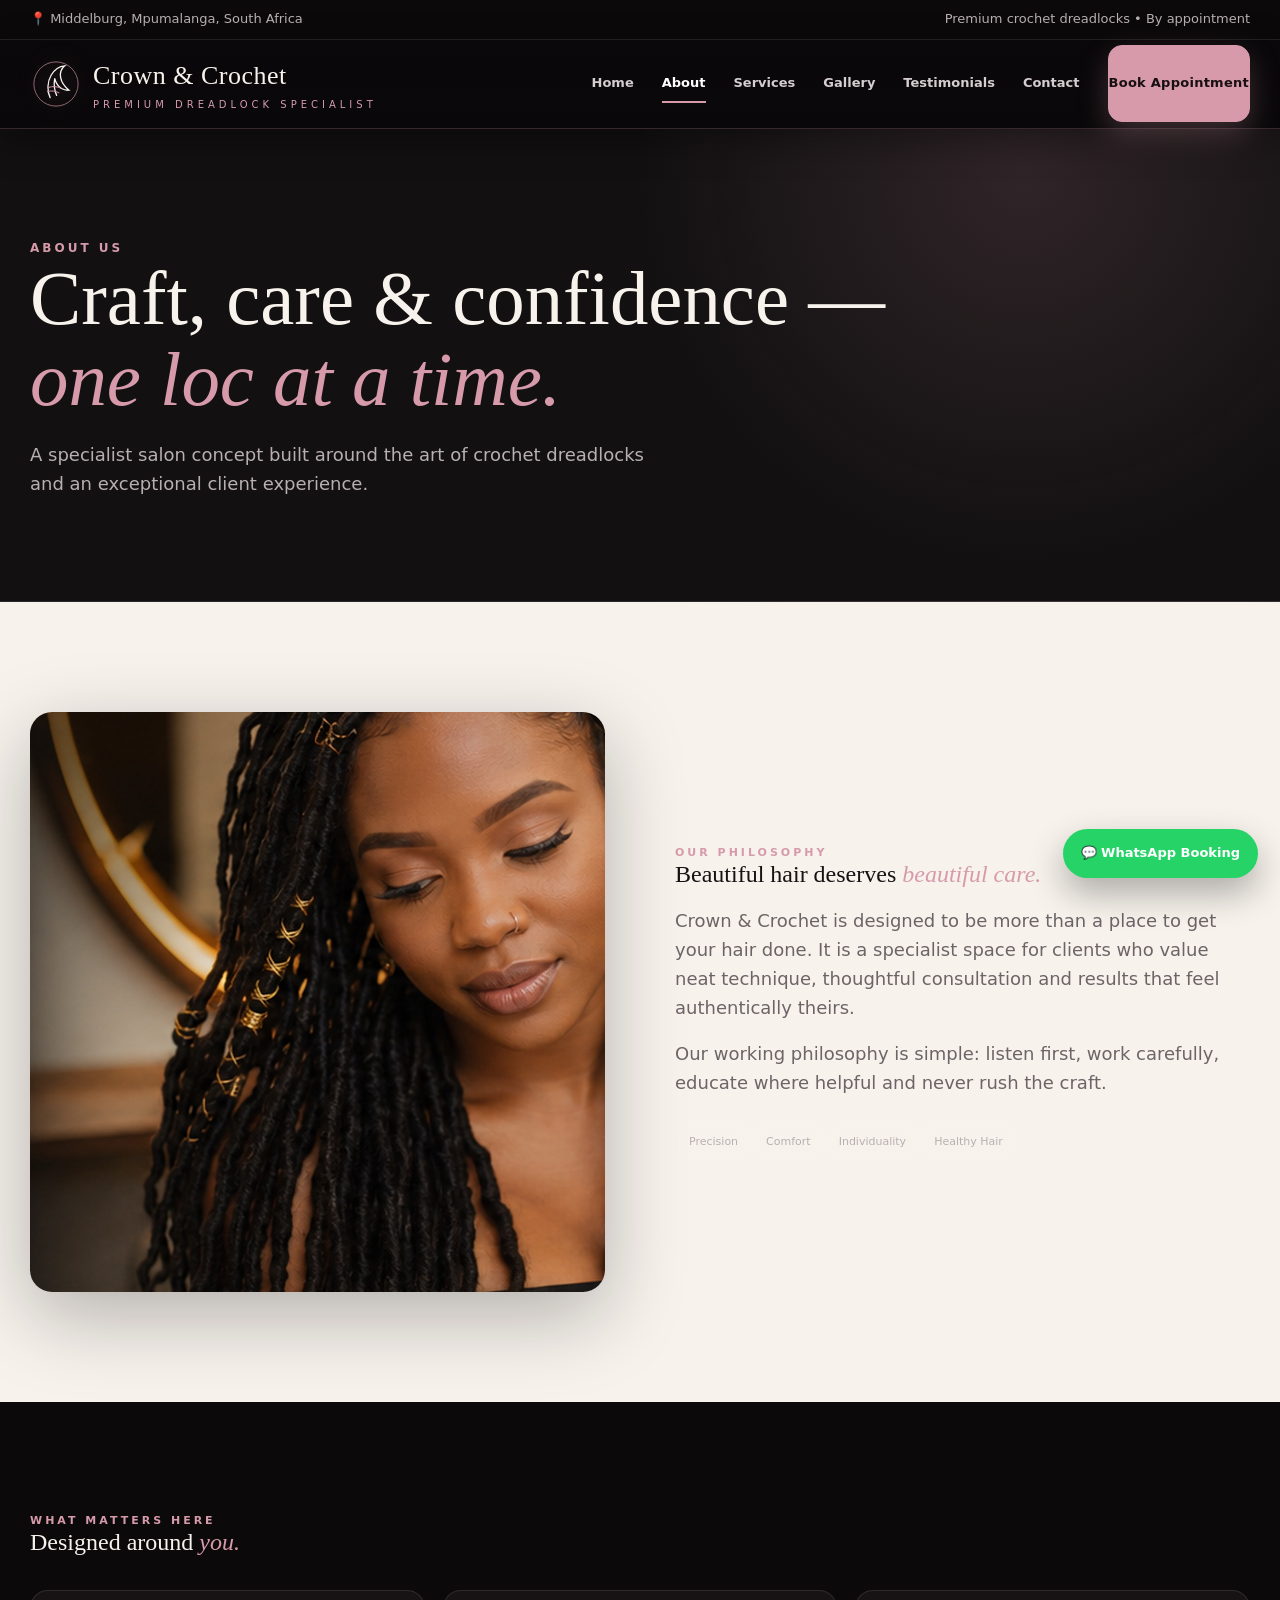
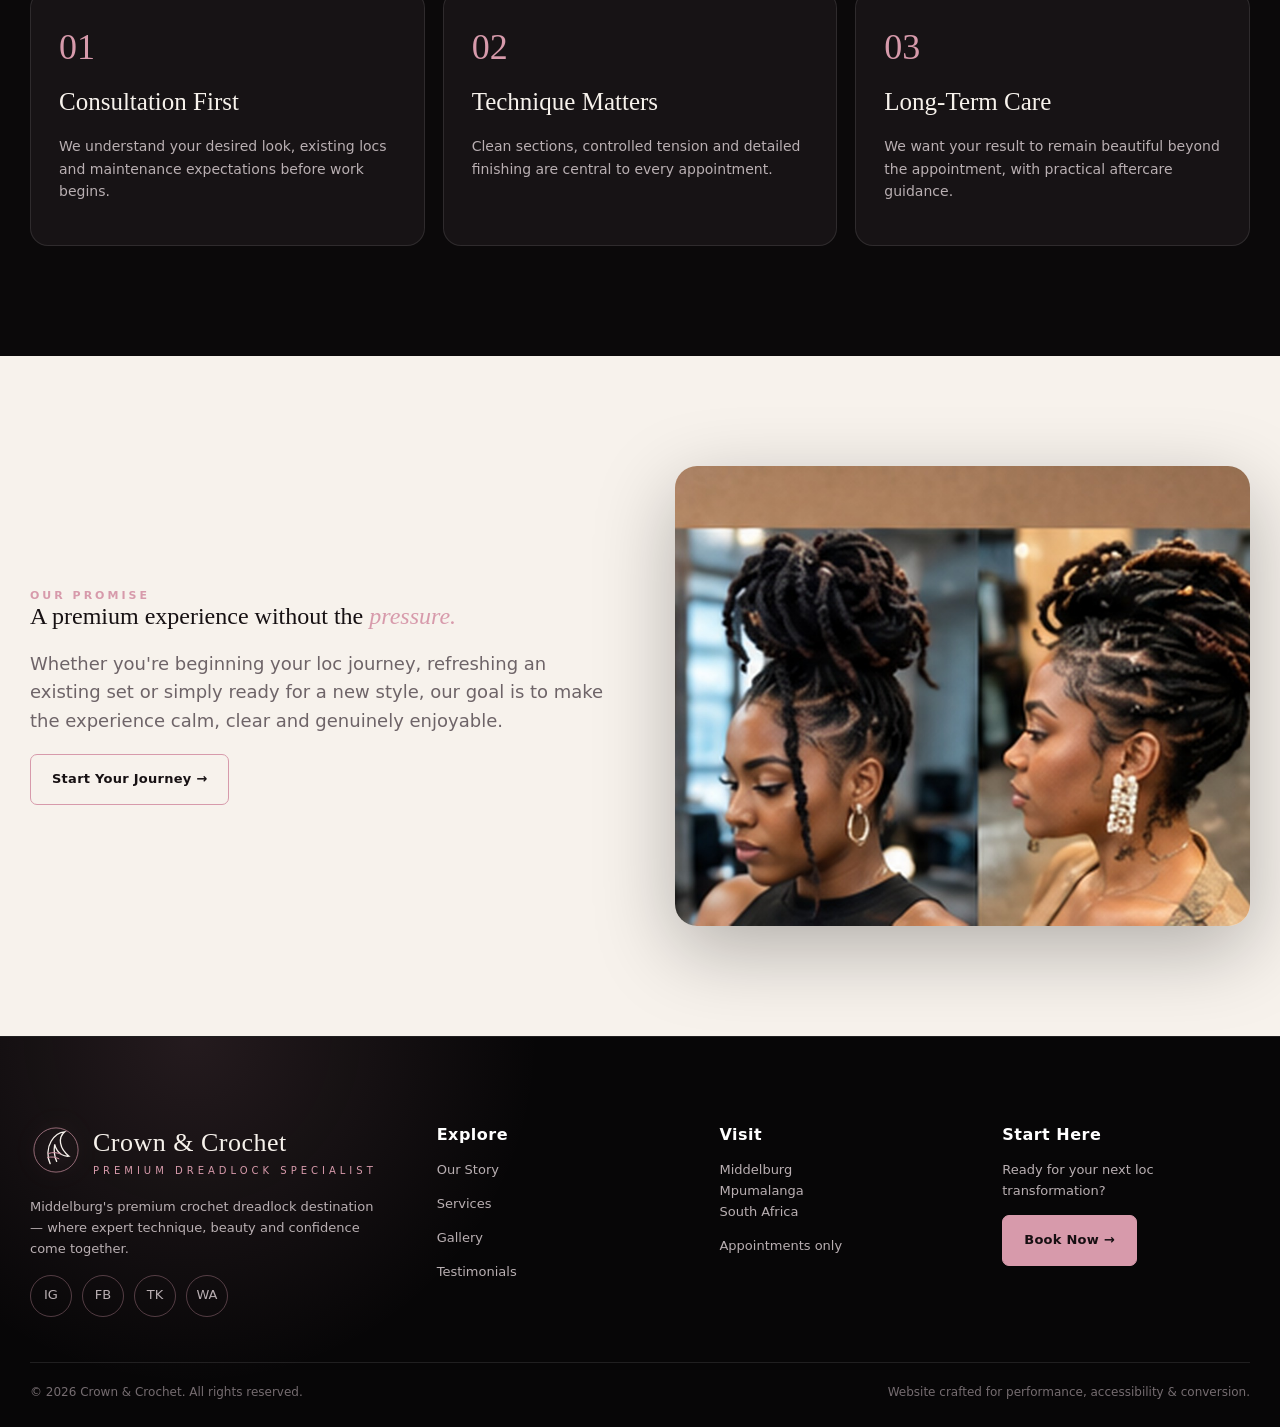
==== about.html @ 4693cd5a "Add files via upload" ====
<!doctype html>
<html lang="en-ZA">
<head>
<meta charset="utf-8">
<meta name="viewport" content="width=device-width, initial-scale=1">
<title>About Our Crown & Crochet | Crown & Crochet</title>
<meta name="description" content="Meet the team and philosophy behind a premium crochet dreadlock salon in Middelburg, South Africa.">
<meta name="theme-color" content="#0b090a">
<link rel="canonical" href="https://example.github.io/crown-and-crochet/about.html">
<meta property="og:title" content="About Our Crown & Crochet | Crown & Crochet">
<meta property="og:description" content="Meet the team and philosophy behind a premium crochet dreadlock salon in Middelburg, South Africa.">
<meta property="og:type" content="website">
<meta property="og:locale" content="en_ZA">
<link rel="stylesheet" href="assets/styles.css">
<script type="application/ld+json">
{
  "@context":"https://schema.org",
  "@type":"HairSalon",
  "name":"Crown & Crochet",
  "description":"Premium crochet dreadlock services in Middelburg, Mpumalanga, South Africa.",
  "address":{"@type":"PostalAddress","addressLocality":"Middelburg","addressRegion":"Mpumalanga","addressCountry":"ZA"},
  "areaServed":"Middelburg, Mpumalanga, South Africa",
  "priceRange":"$$",
  "url":"https://example.github.io/crown-and-crochet/about.html"
}
</script>
</head>

<div class="topbar"><div class="container inner"><div>📍 Middelburg, Mpumalanga, South Africa</div><div>Premium crochet dreadlocks • By appointment</div></div></div>
<nav class="nav"><div class="container inner">
<a class="brand" href="index.html"><img src="assets/logo-mark.svg" alt=""><div><b>Crown & Crochet</b><span>Premium Dreadlock Specialist</span></div></a>
<button class="menu" aria-label="Open menu">☰</button>
<div class="links">
<a href="index.html">Home</a><a href="about.html">About</a><a href="services.html">Services</a><a href="gallery.html">Gallery</a><a href="testimonials.html">Testimonials</a><a href="contact.html">Contact</a>
<a class="btn primary" href="book.html">Book Appointment</a>
</div></div></nav>

<main><section class="page-hero"><div class="container"><div class="eyebrow">About Us</div><h1>Craft, care & confidence — <span class="accent">one loc at a time.</span></h1><p class="lead">A specialist salon concept built around the art of crochet dreadlocks and an exceptional client experience.</p></div></section>
<section class="section light"><div class="container split"><div class="image-card tall"><img src="assets/portrait-gold-locs.jpg" alt="Styled crochet locs portrait"></div><div><div class="kicker">Our Philosophy</div><h2>Beautiful hair deserves <span class="accent">beautiful care.</span></h2><p class="lead">Crown & Crochet is designed to be more than a place to get your hair done. It is a specialist space for clients who value neat technique, thoughtful consultation and results that feel authentically theirs.</p><p class="lead">Our working philosophy is simple: listen first, work carefully, educate where helpful and never rush the craft.</p><div style="margin-top:25px"><span class="pill">Precision</span><span class="pill">Comfort</span><span class="pill">Individuality</span><span class="pill">Healthy Hair</span></div></div></div></section>
<section class="section"><div class="container"><div class="kicker">What Matters Here</div><h2>Designed around <span class="accent">you.</span></h2><div class="cards" style="margin-top:35px"><div class="card"><div class="num">01</div><h3>Consultation First</h3><p>We understand your desired look, existing locs and maintenance expectations before work begins.</p></div><div class="card"><div class="num">02</div><h3>Technique Matters</h3><p>Clean sections, controlled tension and detailed finishing are central to every appointment.</p></div><div class="card"><div class="num">03</div><h3>Long-Term Care</h3><p>We want your result to remain beautiful beyond the appointment, with practical aftercare guidance.</p></div></div></div></section>
<section class="section light"><div class="container"><div class="split"><div><div class="kicker">Our Promise</div><h2>A premium experience without the <span class="accent">pressure.</span></h2><p class="lead">Whether you're beginning your loc journey, refreshing an existing set or simply ready for a new style, our goal is to make the experience calm, clear and genuinely enjoyable.</p><a class="btn" href="book.html">Start Your Journey →</a></div><div class="image-card medium"><img src="assets/gallery-editorial.jpg" alt="Editorial crochet loc styling"></div></div></div></section>
</main><a class="whatsapp-float" href="https://wa.me/27" target="_blank">💬 WhatsApp Booking</a><footer class="footer"><div class="container">
<div class="footer-grid">
<div><div class="brand"><img src="assets/logo-mark.svg" alt=""><div><b>Crown & Crochet</b><span>Premium Dreadlock Specialist</span></div></div><p style="margin-top:18px;max-width:350px">Middelburg's premium crochet dreadlock destination — where expert technique, beauty and confidence come together.</p><div class="social"><a href="#" aria-label="Instagram">IG</a><a href="#" aria-label="Facebook">FB</a><a href="#" aria-label="TikTok">TK</a><a href="#" aria-label="WhatsApp">WA</a></div></div>
<div><h4>Explore</h4><p><a href="about.html">Our Story</a></p><p><a href="services.html">Services</a></p><p><a href="gallery.html">Gallery</a></p><p><a href="testimonials.html">Testimonials</a></p></div>
<div><h4>Visit</h4><p>Middelburg<br>Mpumalanga<br>South Africa</p><p>Appointments only</p></div>
<div><h4>Start Here</h4><p>Ready for your next loc transformation?</p><p><a class="btn primary" href="book.html">Book Now →</a></p></div>
</div>
<div class="copyright"><span>© <span data-year></span> Crown & Crochet. All rights reserved.</span><span>Website crafted for performance, accessibility & conversion.</span></div>
</div></footer><div class="toast"></div><div class="modal"><button class="modal-close" aria-label="Close">×</button><img src="" alt=""></div><script src="assets/script.js"></script>
---- assets/styles.css ----
:root{
  --bg:#0b090a; --bg2:#121011; --panel:#171315; --cream:#f7f2ec; --muted:#b9afb2;
  --rose:#d79aab; --rose2:#b96f86; --gold:#d7aa5a; --line:rgba(255,255,255,.10);
  --shadow:0 24px 80px rgba(0,0,0,.28); --radius:24px; --max:1220px;
}
*{box-sizing:border-box} html{scroll-behavior:smooth}
body{margin:0;background:var(--bg);color:var(--cream);font-family:Inter,system-ui,-apple-system,Segoe UI,sans-serif;line-height:1.6}
body.light{--bg:#f6f1ed;--bg2:#fffaf7;--panel:#fff;--cream:#1b1518;--muted:#6f6368;--line:rgba(27,21,24,.12)}
a{color:inherit;text-decoration:none}.container{width:min(calc(100% - 40px),var(--max));margin:auto}
.topbar{border-bottom:1px solid var(--line);font-size:13px;color:var(--muted)}
.topbar .inner{display:flex;justify-content:space-between;gap:20px;padding:9px 0}
.nav{position:sticky;top:0;z-index:50;background:rgba(11,9,10,.82);backdrop-filter:blur(18px);border-bottom:1px solid var(--line)}
.nav .inner{height:76px;display:flex;align-items:center;justify-content:space-between;gap:25px}
.brand{display:flex;align-items:center;gap:11px;min-width:220px}.brand img{width:42px;height:42px}.brand b{font-family:Georgia,serif;font-size:22px;font-weight:500}.brand span{display:block;color:var(--rose);font-size:9px;letter-spacing:3px;text-transform:uppercase}
.links{display:flex;align-items:center;gap:28px;font-size:13px;color:#d6cdd0}.links a{padding:27px 0;position:relative}.links a.active,.links a:hover{color:#fff}.links a.active:after{content:"";position:absolute;left:0;right:0;bottom:18px;height:2px;background:var(--rose)}
.btn{display:inline-flex;align-items:center;justify-content:center;gap:10px;padding:14px 21px;border:1px solid var(--rose);border-radius:7px;font-size:13px;font-weight:750;letter-spacing:.02em;transition:.25s}.btn.primary{background:var(--rose);color:#170f12}.btn.primary:hover{transform:translateY(-2px);box-shadow:0 12px 30px rgba(215,154,171,.25)}.btn.ghost:hover{background:rgba(215,154,171,.08)}
.menu{display:none;background:none;border:0;color:var(--cream);font-size:24px}
.hero{min-height:690px;display:grid;grid-template-columns:1.02fr .98fr;position:relative;overflow:hidden;background:radial-gradient(circle at 75% 20%,rgba(215,154,171,.12),transparent 30%),linear-gradient(90deg,#090809 15%,rgba(9,8,9,.72) 48%,rgba(9,8,9,.2)),url('../assets/hero-locs.jpg') center right/cover no-repeat}
.hero:after{content:"";position:absolute;inset:0;background:linear-gradient(90deg,#090809 0%,rgba(9,8,9,.88) 38%,rgba(9,8,9,.15) 70%,rgba(9,8,9,.35));pointer-events:none}
.hero .content{position:relative;z-index:2;padding:120px 0 80px}.eyebrow{font-size:12px;letter-spacing:3px;text-transform:uppercase;color:var(--rose);font-weight:800}
h1,h2,h3{font-family:Georgia,"Times New Roman",serif;font-weight:400;line-height:1.06;margin:0 0 20px}h1{font-size:clamp(58px,7vw,96px);max-width:740px}.accent{color:var(--rose);font-style:italic}.hero p{max-width:610px;color:#cfc4c7;font-size:18px}.actions{display:flex;gap:13px;flex-wrap:wrap;margin-top:32px}
.trust{position:relative;z-index:3;margin-top:-82px}.trust-grid{display:grid;grid-template-columns:repeat(4,1fr);background:rgba(22,18,20,.94);border:1px solid var(--line);box-shadow:var(--shadow);border-radius:16px;overflow:hidden}.trust-card{padding:28px 24px;border-right:1px solid var(--line);display:flex;gap:15px}.trust-card:last-child{border-right:0}.icon{width:42px;height:42px;border:1px solid var(--rose);border-radius:50%;display:grid;place-items:center;color:var(--rose);flex:0 0 auto}.trust-card strong{display:block;font-size:13px;letter-spacing:.5px}.trust-card span{font-size:12px;color:var(--muted)}
.section{padding:110px 0}.section.light{background:var(--cream);color:#171113}.section.dark2{background:var(--bg2)}.split{display:grid;grid-template-columns:1fr 1fr;gap:70px;align-items:center}.kicker{font-size:11px;letter-spacing:3px;text-transform:uppercase;color:var(--rose);font-weight:800}.lead{font-size:18px;color:var(--muted);max-width:640px}.section.light .lead{color:#6e6468}
.image-card{border-radius:22px;overflow:hidden;box-shadow:var(--shadow);position:relative}.image-card img{width:100%;display:block;height:100%;object-fit:cover}.image-card.tall{height:580px}.image-card.medium{height:460px}.caption{position:absolute;left:18px;bottom:18px;padding:10px 14px;background:rgba(10,8,9,.78);border:1px solid rgba(255,255,255,.13);border-radius:8px;font-size:12px}
.cards{display:grid;grid-template-columns:repeat(3,1fr);gap:18px}.card{background:var(--panel);border:1px solid var(--line);padding:28px;border-radius:18px;transition:.25s}.card:hover{transform:translateY(-6px);border-color:rgba(215,154,171,.45);box-shadow:var(--shadow)}.card .num{font-family:Georgia,serif;color:var(--rose);font-size:36px}.card h3{font-size:25px;margin-top:12px}.card p{color:var(--muted);font-size:14px}
.price{font-size:28px;font-family:Georgia,serif;color:var(--rose)}.price small{font-family:Inter,sans-serif;font-size:12px;color:var(--muted)}
.gallery-grid{display:grid;grid-template-columns:1.2fr .8fr .8fr;grid-auto-rows:250px;gap:14px}.gallery-grid figure{margin:0;border-radius:18px;overflow:hidden;position:relative;cursor:pointer}.gallery-grid figure:first-child{grid-row:span 2}.gallery-grid img{width:100%;height:100%;object-fit:cover;transition:.5s}.gallery-grid figure:hover img{transform:scale(1.05)}.gallery-grid figcaption{position:absolute;left:0;right:0;bottom:0;padding:18px;background:linear-gradient(transparent,rgba(0,0,0,.85));font-size:13px}
.testimonial{padding:30px;background:var(--panel);border:1px solid var(--line);border-radius:18px}.stars{color:var(--gold);letter-spacing:2px}.quote{font-family:Georgia,serif;font-size:24px;line-height:1.35;margin:18px 0}.person{color:var(--muted);font-size:13px}
.form{display:grid;gap:15px}.grid2{display:grid;grid-template-columns:1fr 1fr;gap:15px}label{font-size:12px;color:var(--muted)}input,select,textarea{width:100%;margin-top:7px;background:rgba(255,255,255,.04);border:1px solid var(--line);color:var(--cream);border-radius:9px;padding:14px;font:inherit;outline:none}input:focus,select:focus,textarea:focus{border-color:var(--rose);box-shadow:0 0 0 3px rgba(215,154,171,.1)}textarea{min-height:150px;resize:vertical}.notice{padding:15px;border:1px solid rgba(215,154,171,.4);background:rgba(215,154,171,.07);border-radius:10px;color:#eadde0;font-size:13px}
.footer{padding:60px 0 25px;background:#070607;border-top:1px solid var(--line)}.footer-grid{display:grid;grid-template-columns:1.5fr 1fr 1fr 1fr;gap:35px}.footer h4{margin:0 0 12px}.footer p,.footer a{font-size:13px;color:var(--muted)}.footer a:hover{color:#fff}.social{display:flex;gap:10px;margin-top:15px}.social a{width:34px;height:34px;border:1px solid var(--line);border-radius:50%;display:grid;place-items:center}.copyright{margin-top:45px;padding-top:20px;border-top:1px solid var(--line);font-size:12px;color:#756c70;display:flex;justify-content:space-between}
.page-hero{padding:110px 0 85px;background:radial-gradient(circle at 80% 10%,rgba(215,154,171,.15),transparent 35%),var(--bg2);border-bottom:1px solid var(--line)}.page-hero h1{font-size:clamp(48px,6vw,78px);max-width:900px}
.pill{display:inline-flex;padding:6px 10px;border:1px solid var(--line);border-radius:999px;color:var(--muted);font-size:11px;margin:3px}
.before-after{display:grid;grid-template-columns:1fr 1fr;gap:0;border-radius:18px;overflow:hidden}.before-after>div{position:relative;height:420px}.before-after img{width:100%;height:100%;object-fit:cover}.before-after span{position:absolute;left:16px;bottom:16px;padding:8px 11px;background:rgba(0,0,0,.72);border-radius:7px;font-size:11px;letter-spacing:1px;text-transform:uppercase}
.modal{position:fixed;inset:0;background:rgba(0,0,0,.88);display:none;align-items:center;justify-content:center;padding:30px;z-index:100}.modal.open{display:flex}.modal img{max-width:95vw;max-height:88vh;border-radius:14px}.modal button{position:absolute;top:25px;right:25px;border:1px solid var(--line);background:#111;color:#fff;border-radius:50%;width:42px;height:42px}
.toast{position:fixed;right:20px;bottom:20px;background:#fff;color:#171113;padding:16px 18px;border-radius:10px;box-shadow:var(--shadow);display:none;z-index:120;font-size:13px}.toast.show{display:block}
@media(max-width:980px){.links{display:none}.menu{display:block}.nav .inner{height:68px}.mobile-open .links{display:flex;position:absolute;left:20px;right:20px;top:68px;background:#110e10;border:1px solid var(--line);padding:15px;border-radius:14px;flex-direction:column;gap:0}.mobile-open .links a{padding:12px}.mobile-open .links a.active:after{display:none}.hero{grid-template-columns:1fr;min-height:700px}.hero:after{background:linear-gradient(90deg,#090809 0%,rgba(9,8,9,.83) 55%,rgba(9,8,9,.45) 100%)}.hero .content{padding:95px 0}.trust-grid{grid-template-columns:1fr 1fr}.trust-card:nth-child(2){border-right:0}.trust-card:nth-child(-n+2){border-bottom:1px solid var(--line)}.split{grid-template-columns:1fr;gap:40px}.cards{grid-template-columns:1fr 1fr}.footer-grid{grid-template-columns:1fr 1fr}}
@media(max-width:620px){.container{width:min(calc(100% - 28px),var(--max))}.topbar .inner{font-size:11px}.topbar .inner div:last-child{display:none}.brand b{font-size:18px}.hero{min-height:720px}.hero .content{padding:80px 0 120px}h1{font-size:54px}.hero p{font-size:16px}.trust{margin-top:-55px}.trust-grid{grid-template-columns:1fr}.trust-card{border-right:0!important;border-bottom:1px solid var(--line)!important}.trust-card:last-child{border-bottom:0!important}.section{padding:75px 0}.cards,.grid2{grid-template-columns:1fr}.gallery-grid{grid-template-columns:1fr 1fr;grid-auto-rows:190px}.gallery-grid figure:first-child{grid-row:span 1;grid-column:span 2}.image-card.tall{height:430px}.before-after{grid-template-columns:1fr}.before-after>div{height:300px}.footer-grid{grid-template-columns:1fr}.copyright{flex-direction:column;gap:8px}}

.whatsapp-float{position:fixed;right:22px;bottom:22px;z-index:80;background:#25d366;color:#fff;padding:14px 18px;border-radius:999px;font-size:13px;font-weight:800;box-shadow:0 15px 35px rgba(0,0,0,.3)}
.whatsapp-float:hover{transform:translateY(-3px)}

/* Premium Crown & Crochet header/footer refinement */
.nav{
background:linear-gradient(180deg,rgba(10,8,10,.98),rgba(10,8,10,.82));
border-bottom:1px solid rgba(215,154,171,.22);
box-shadow:0 12px 35px rgba(0,0,0,.35);
}
.nav .inner{height:88px}
.brand img{width:52px;height:52px;filter:drop-shadow(0 0 12px rgba(215,154,171,.3))}
.brand b{font-size:26px;letter-spacing:.5px}
.brand span{letter-spacing:4px;font-size:10px}
.links a{font-weight:600}
.links .btn.primary{border-radius:14px;box-shadow:0 12px 30px rgba(215,154,171,.25)}
.footer{
background:radial-gradient(circle at 15% 0%,rgba(215,154,171,.14),transparent 30%),#070607;
padding-top:85px
}
.footer h4{color:#fff;letter-spacing:.5px}
.footer a:hover{color:#d79aab}
.footer .social a{
width:42px;height:42px;
border-color:rgba(215,154,171,.35)
}
.footer .social a:hover{
background:#d79aab;color:#111;transform:translateY(-4px)
}
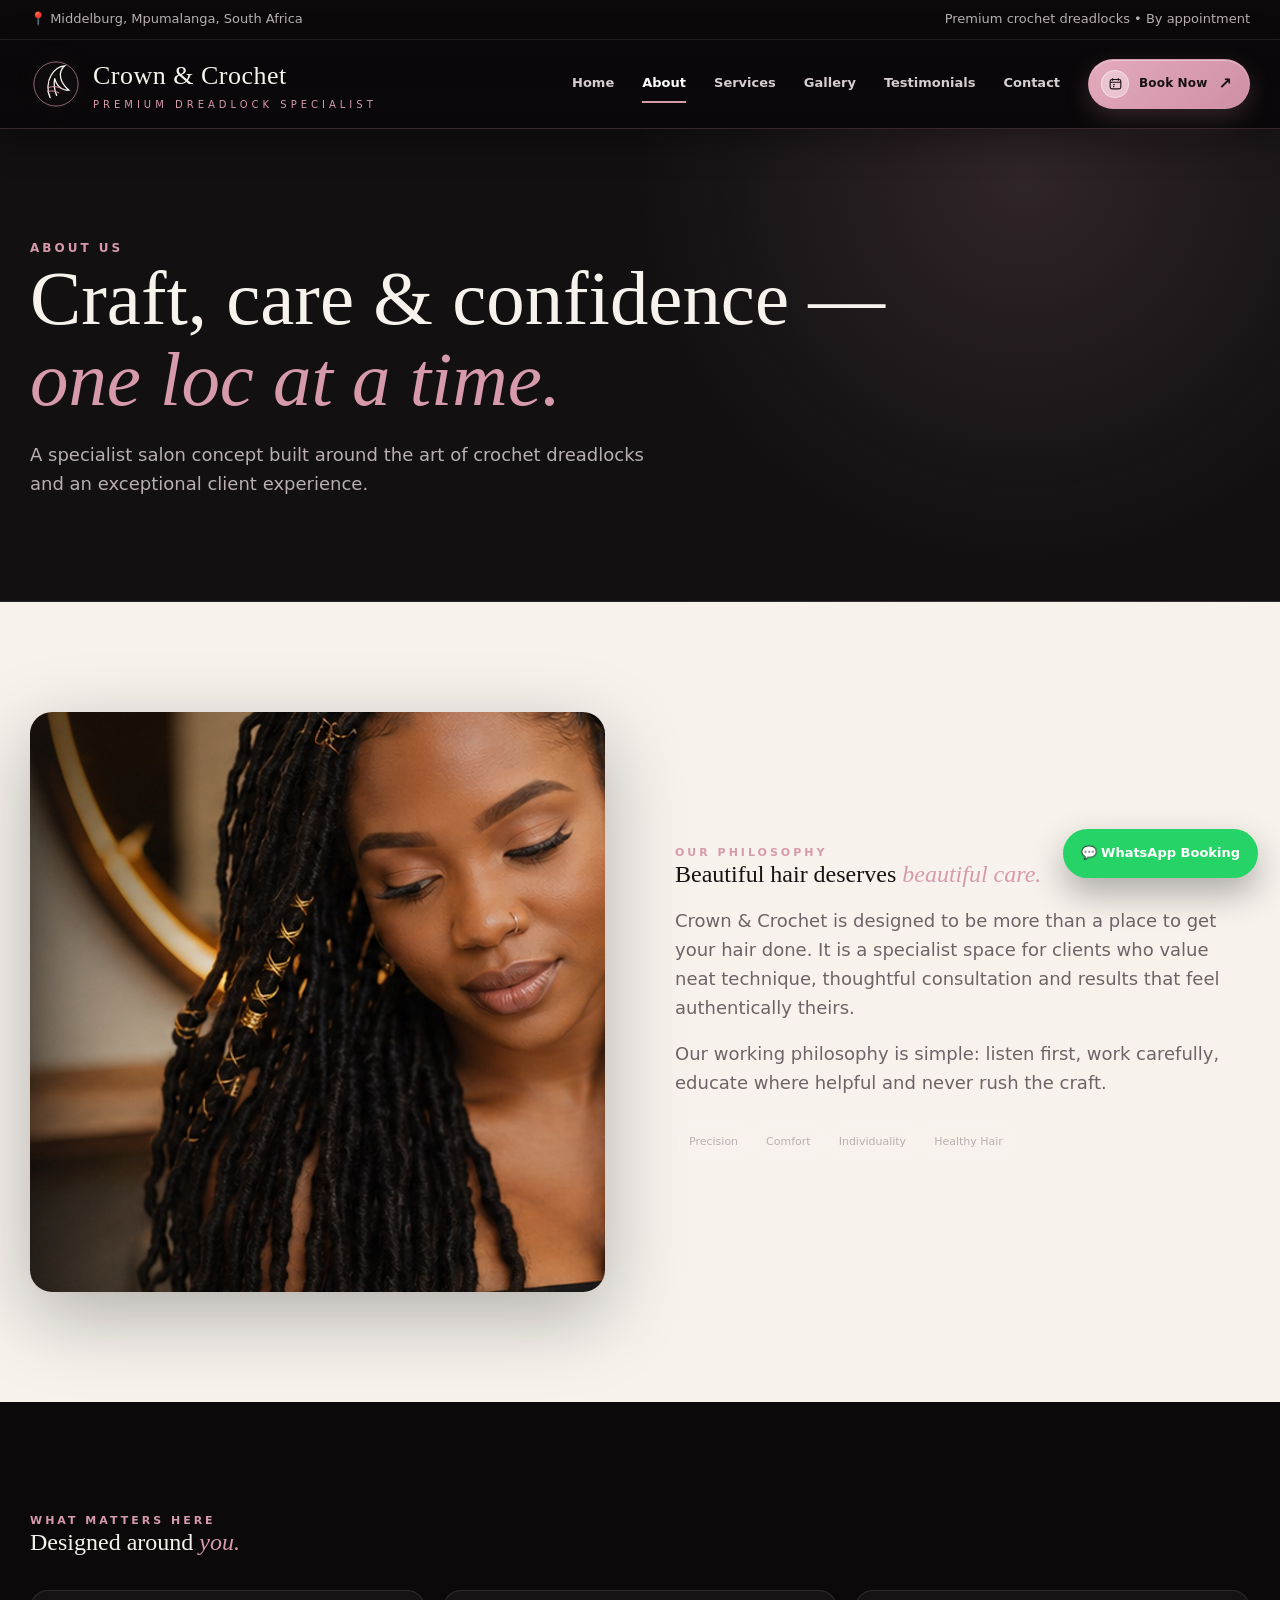
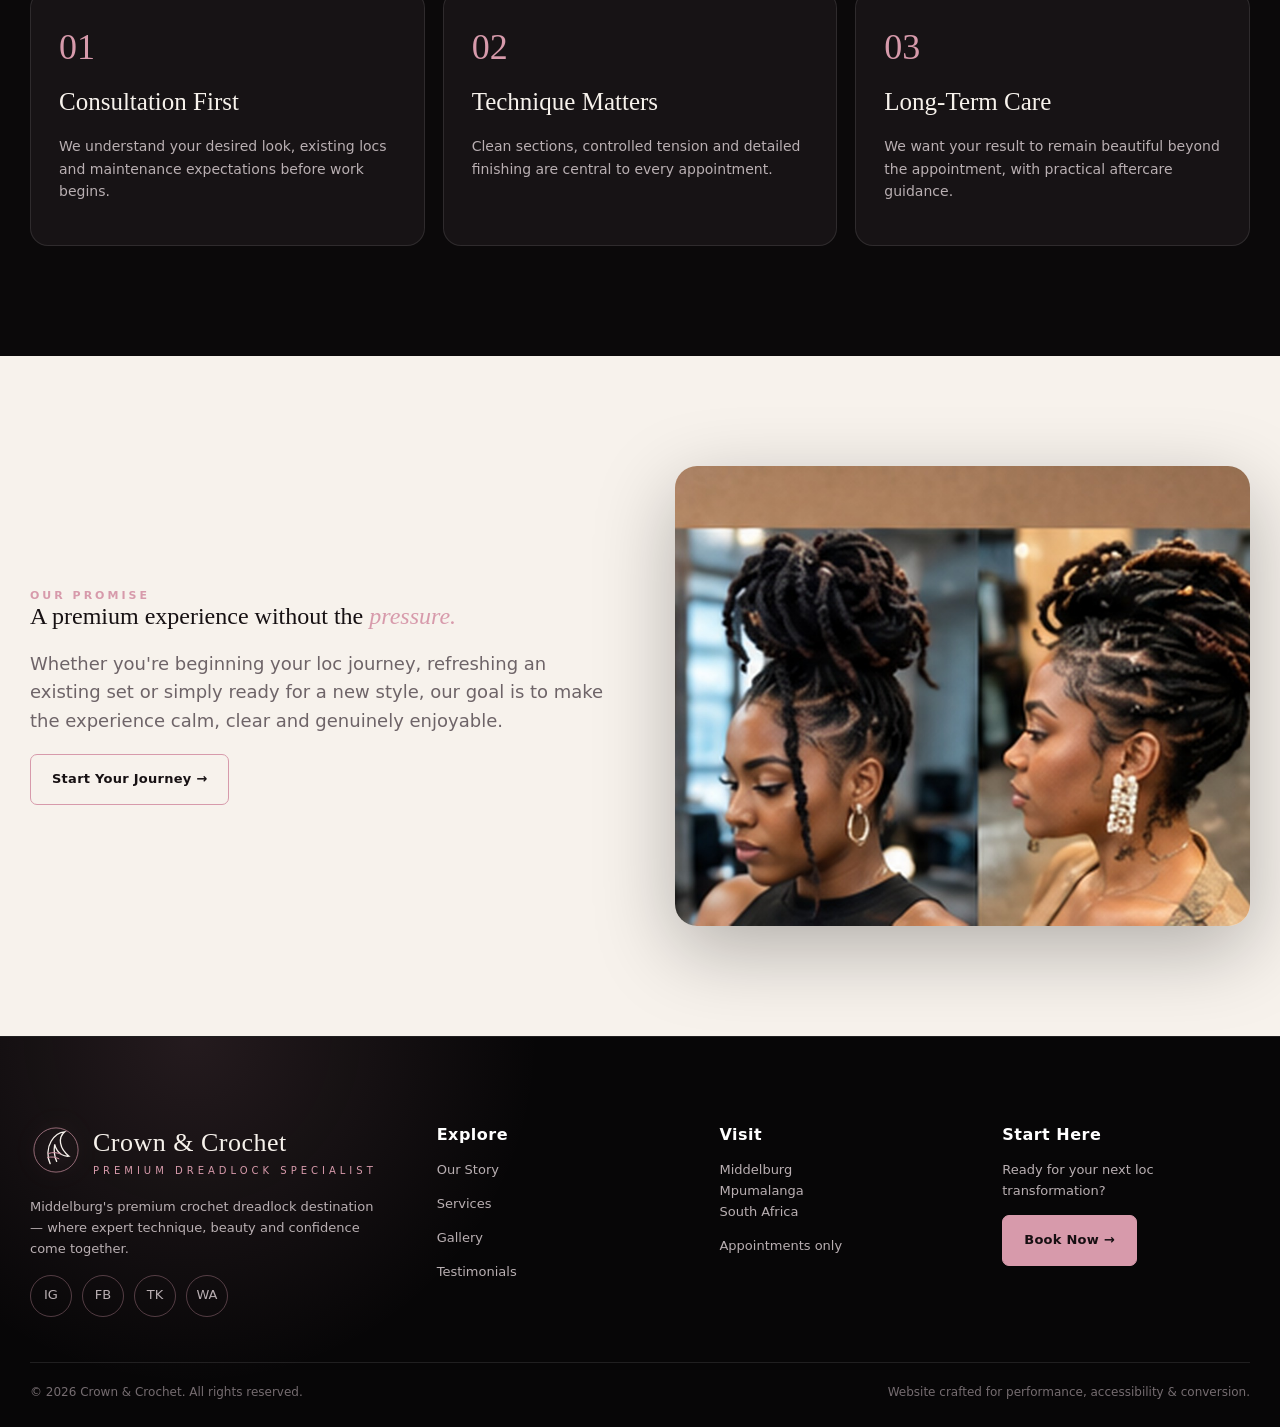
==== commit 69061ab8: "Add files via upload" ====
--- a/about.html
+++ b/about.html
@@ -32,7 +32,17 @@
 <button class="menu" aria-label="Open menu">☰</button>
 <div class="links">
 <a href="index.html">Home</a><a href="about.html">About</a><a href="services.html">Services</a><a href="gallery.html">Gallery</a><a href="testimonials.html">Testimonials</a><a href="contact.html">Contact</a>
-<a class="btn primary" href="book.html">Book Appointment</a>
+<a class="nav-booking" href="book.html">
+<span class="nav-booking-icon" aria-hidden="true">
+<svg viewBox="0 0 24 24" fill="none" stroke="currentColor" stroke-width="1.8">
+<rect x="3.5" y="5.5" width="17" height="15" rx="3"/>
+<path d="M7.5 3.5v4M16.5 3.5v4M3.5 10h17"/>
+<path d="M8 14h3M8 17h2"/>
+</svg>
+</span>
+<span>Book Now</span>
+<span class="nav-booking-arrow" aria-hidden="true">↗</span>
+</a>
 </div></div></nav>
 
 <main><section class="page-hero"><div class="container"><div class="eyebrow">About Us</div><h1>Craft, care & confidence — <span class="accent">one loc at a time.</span></h1><p class="lead">A specialist salon concept built around the art of crochet dreadlocks and an exceptional client experience.</p></div></section>
--- a/assets/styles.css
+++ b/assets/styles.css
@@ -65,3 +65,53 @@
 .footer .social a:hover{
 background:#d79aab;color:#111;transform:translateY(-4px)
 }
+
+/* Refined header booking CTA */
+.links .nav-booking{
+    display:inline-flex;
+    align-items:center;
+    gap:10px;
+    min-height:48px;
+    padding:10px 17px 10px 12px;
+    border:1px solid rgba(215,154,171,.62);
+    border-radius:999px;
+    color:#171014;
+    background:linear-gradient(135deg,#e3aabc 0%,#cf8fa5 100%);
+    box-shadow:0 8px 24px rgba(215,154,171,.20), inset 0 1px 0 rgba(255,255,255,.38);
+    font-size:12px;
+    font-weight:800;
+    letter-spacing:.15px;
+    white-space:nowrap;
+    transition:transform .25s ease, box-shadow .25s ease, background .25s ease;
+}
+.links .nav-booking:hover{
+    color:#171014;
+    transform:translateY(-2px);
+    background:linear-gradient(135deg,#efbdcb 0%,#d89bad 100%);
+    box-shadow:0 12px 30px rgba(215,154,171,.32), inset 0 1px 0 rgba(255,255,255,.45);
+}
+.nav-booking-icon{
+    width:28px;
+    height:28px;
+    border-radius:50%;
+    display:grid;
+    place-items:center;
+    background:rgba(255,255,255,.36);
+    border:1px solid rgba(255,255,255,.42);
+}
+.nav-booking-icon svg{width:15px;height:15px}
+.nav-booking-arrow{
+    font-size:16px;
+    line-height:1;
+    margin-left:1px;
+    transition:transform .25s ease;
+}
+.nav-booking:hover .nav-booking-arrow{transform:translate(2px,-2px)}
+@media(max-width:980px){
+    .links .nav-booking{
+        width:100%;
+        justify-content:center;
+        border-radius:12px;
+        margin-top:7px;
+    }
+}
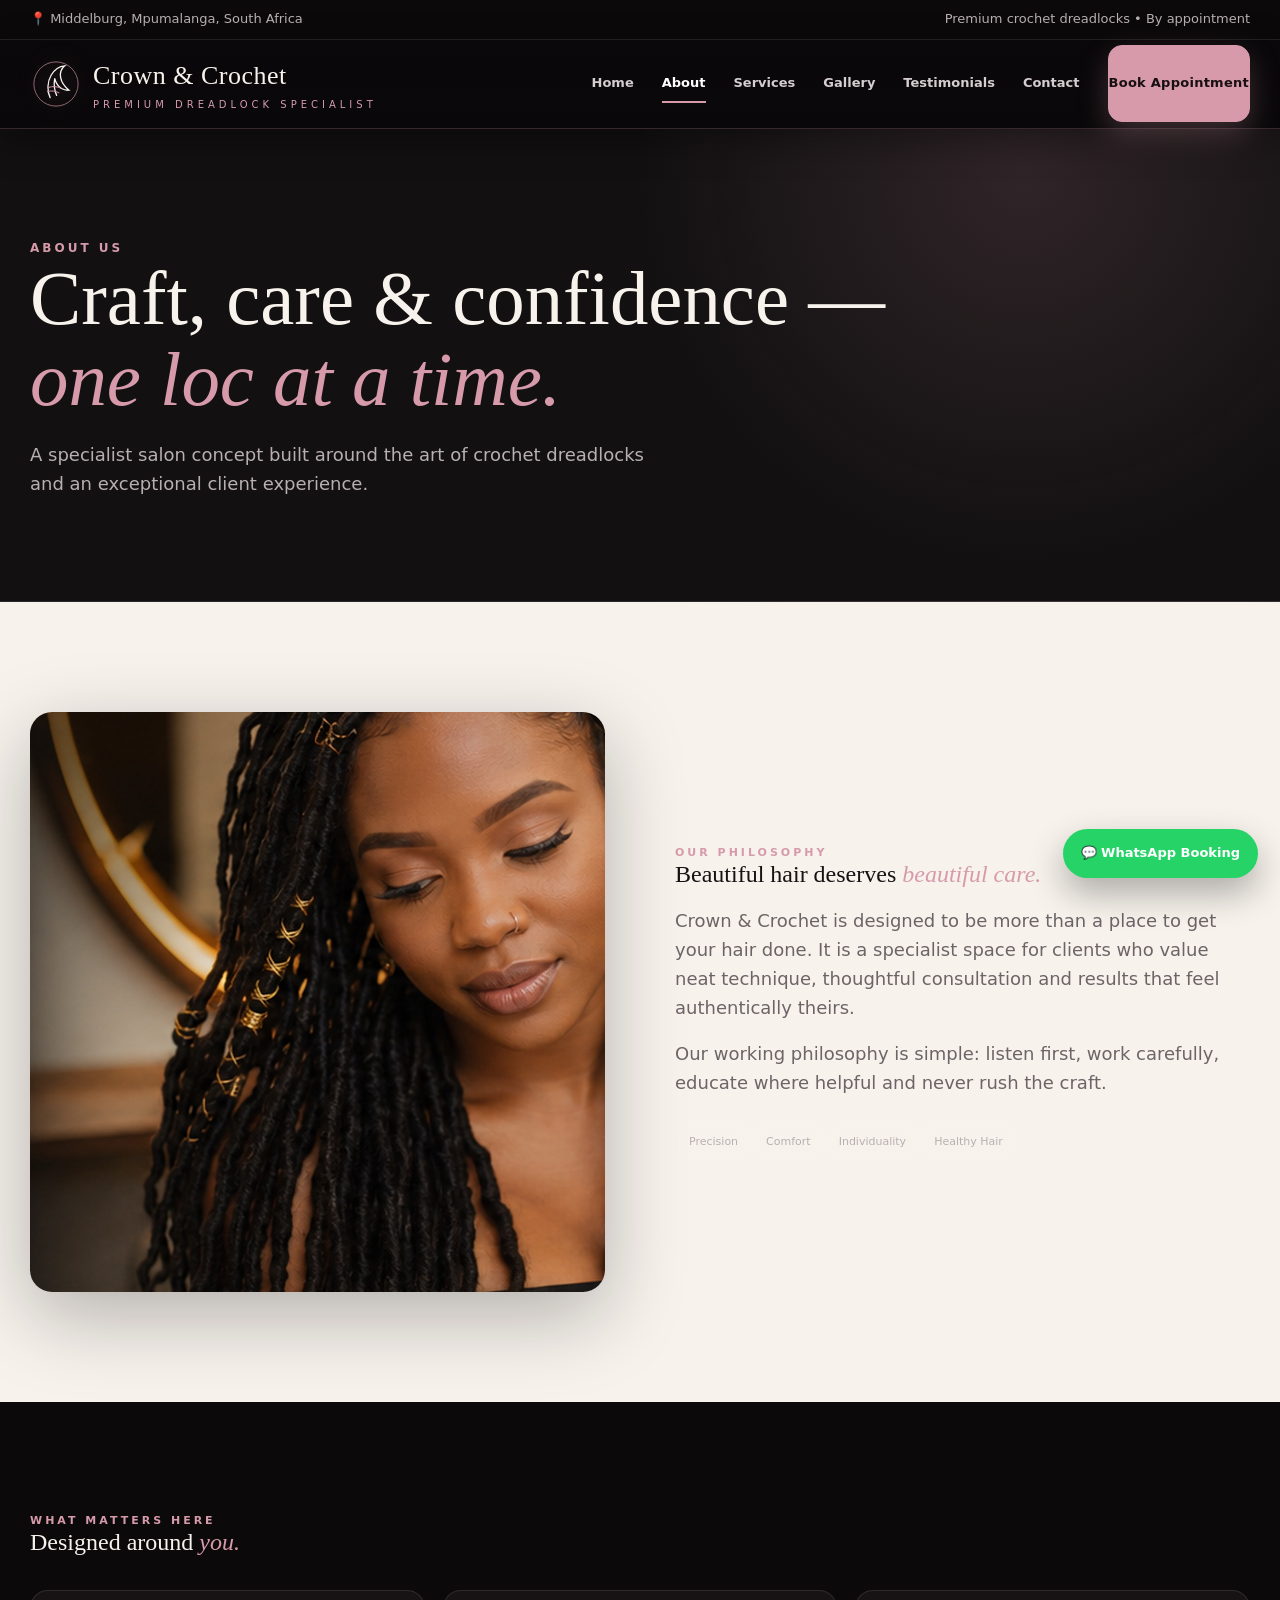
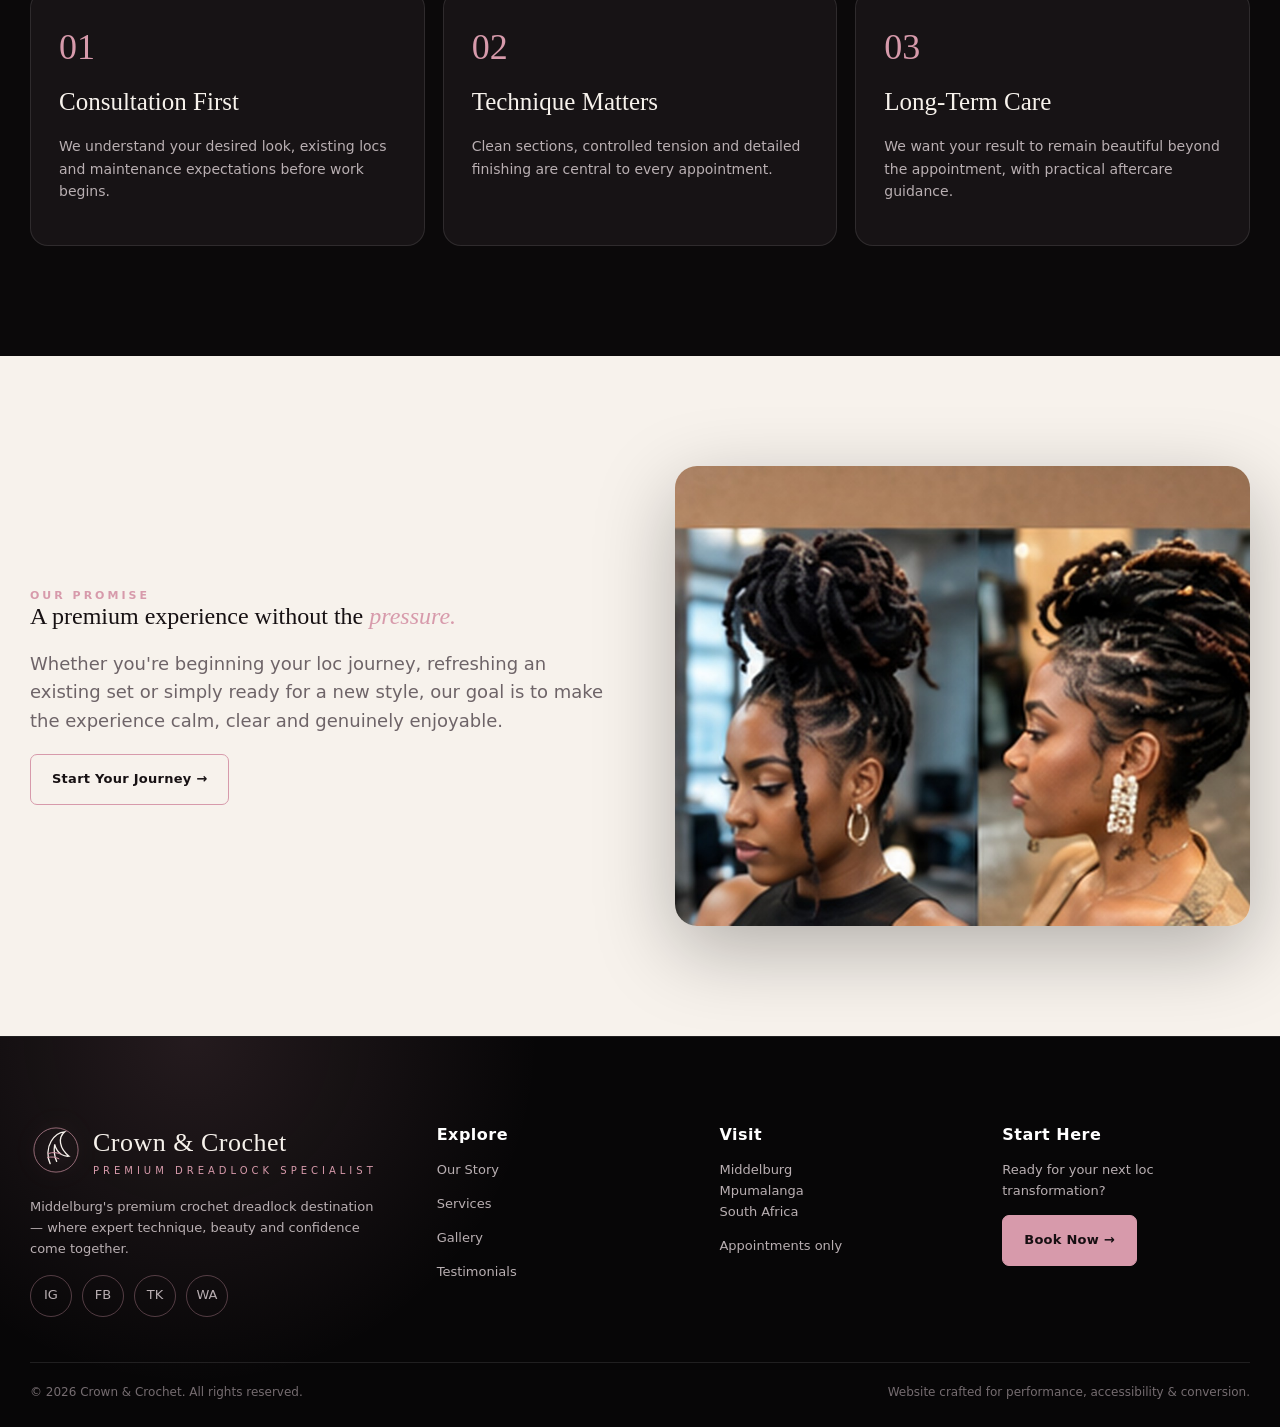
==== commit ee73b525: "Add files via upload" ====
--- a/about.html
+++ b/about.html
@@ -32,17 +32,7 @@
 <button class="menu" aria-label="Open menu">☰</button>
 <div class="links">
 <a href="index.html">Home</a><a href="about.html">About</a><a href="services.html">Services</a><a href="gallery.html">Gallery</a><a href="testimonials.html">Testimonials</a><a href="contact.html">Contact</a>
-<a class="nav-booking" href="book.html">
-<span class="nav-booking-icon" aria-hidden="true">
-<svg viewBox="0 0 24 24" fill="none" stroke="currentColor" stroke-width="1.8">
-<rect x="3.5" y="5.5" width="17" height="15" rx="3"/>
-<path d="M7.5 3.5v4M16.5 3.5v4M3.5 10h17"/>
-<path d="M8 14h3M8 17h2"/>
-</svg>
-</span>
-<span>Book Now</span>
-<span class="nav-booking-arrow" aria-hidden="true">↗</span>
-</a>
+<a class="btn primary" href="book.html">Book Appointment</a>
 </div></div></nav>
 
 <main><section class="page-hero"><div class="container"><div class="eyebrow">About Us</div><h1>Craft, care & confidence — <span class="accent">one loc at a time.</span></h1><p class="lead">A specialist salon concept built around the art of crochet dreadlocks and an exceptional client experience.</p></div></section>
--- a/assets/styles.css
+++ b/assets/styles.css
@@ -65,53 +65,3 @@
 .footer .social a:hover{
 background:#d79aab;color:#111;transform:translateY(-4px)
 }
-
-/* Refined header booking CTA */
-.links .nav-booking{
-    display:inline-flex;
-    align-items:center;
-    gap:10px;
-    min-height:48px;
-    padding:10px 17px 10px 12px;
-    border:1px solid rgba(215,154,171,.62);
-    border-radius:999px;
-    color:#171014;
-    background:linear-gradient(135deg,#e3aabc 0%,#cf8fa5 100%);
-    box-shadow:0 8px 24px rgba(215,154,171,.20), inset 0 1px 0 rgba(255,255,255,.38);
-    font-size:12px;
-    font-weight:800;
-    letter-spacing:.15px;
-    white-space:nowrap;
-    transition:transform .25s ease, box-shadow .25s ease, background .25s ease;
-}
-.links .nav-booking:hover{
-    color:#171014;
-    transform:translateY(-2px);
-    background:linear-gradient(135deg,#efbdcb 0%,#d89bad 100%);
-    box-shadow:0 12px 30px rgba(215,154,171,.32), inset 0 1px 0 rgba(255,255,255,.45);
-}
-.nav-booking-icon{
-    width:28px;
-    height:28px;
-    border-radius:50%;
-    display:grid;
-    place-items:center;
-    background:rgba(255,255,255,.36);
-    border:1px solid rgba(255,255,255,.42);
-}
-.nav-booking-icon svg{width:15px;height:15px}
-.nav-booking-arrow{
-    font-size:16px;
-    line-height:1;
-    margin-left:1px;
-    transition:transform .25s ease;
-}
-.nav-booking:hover .nav-booking-arrow{transform:translate(2px,-2px)}
-@media(max-width:980px){
-    .links .nav-booking{
-        width:100%;
-        justify-content:center;
-        border-radius:12px;
-        margin-top:7px;
-    }
-}
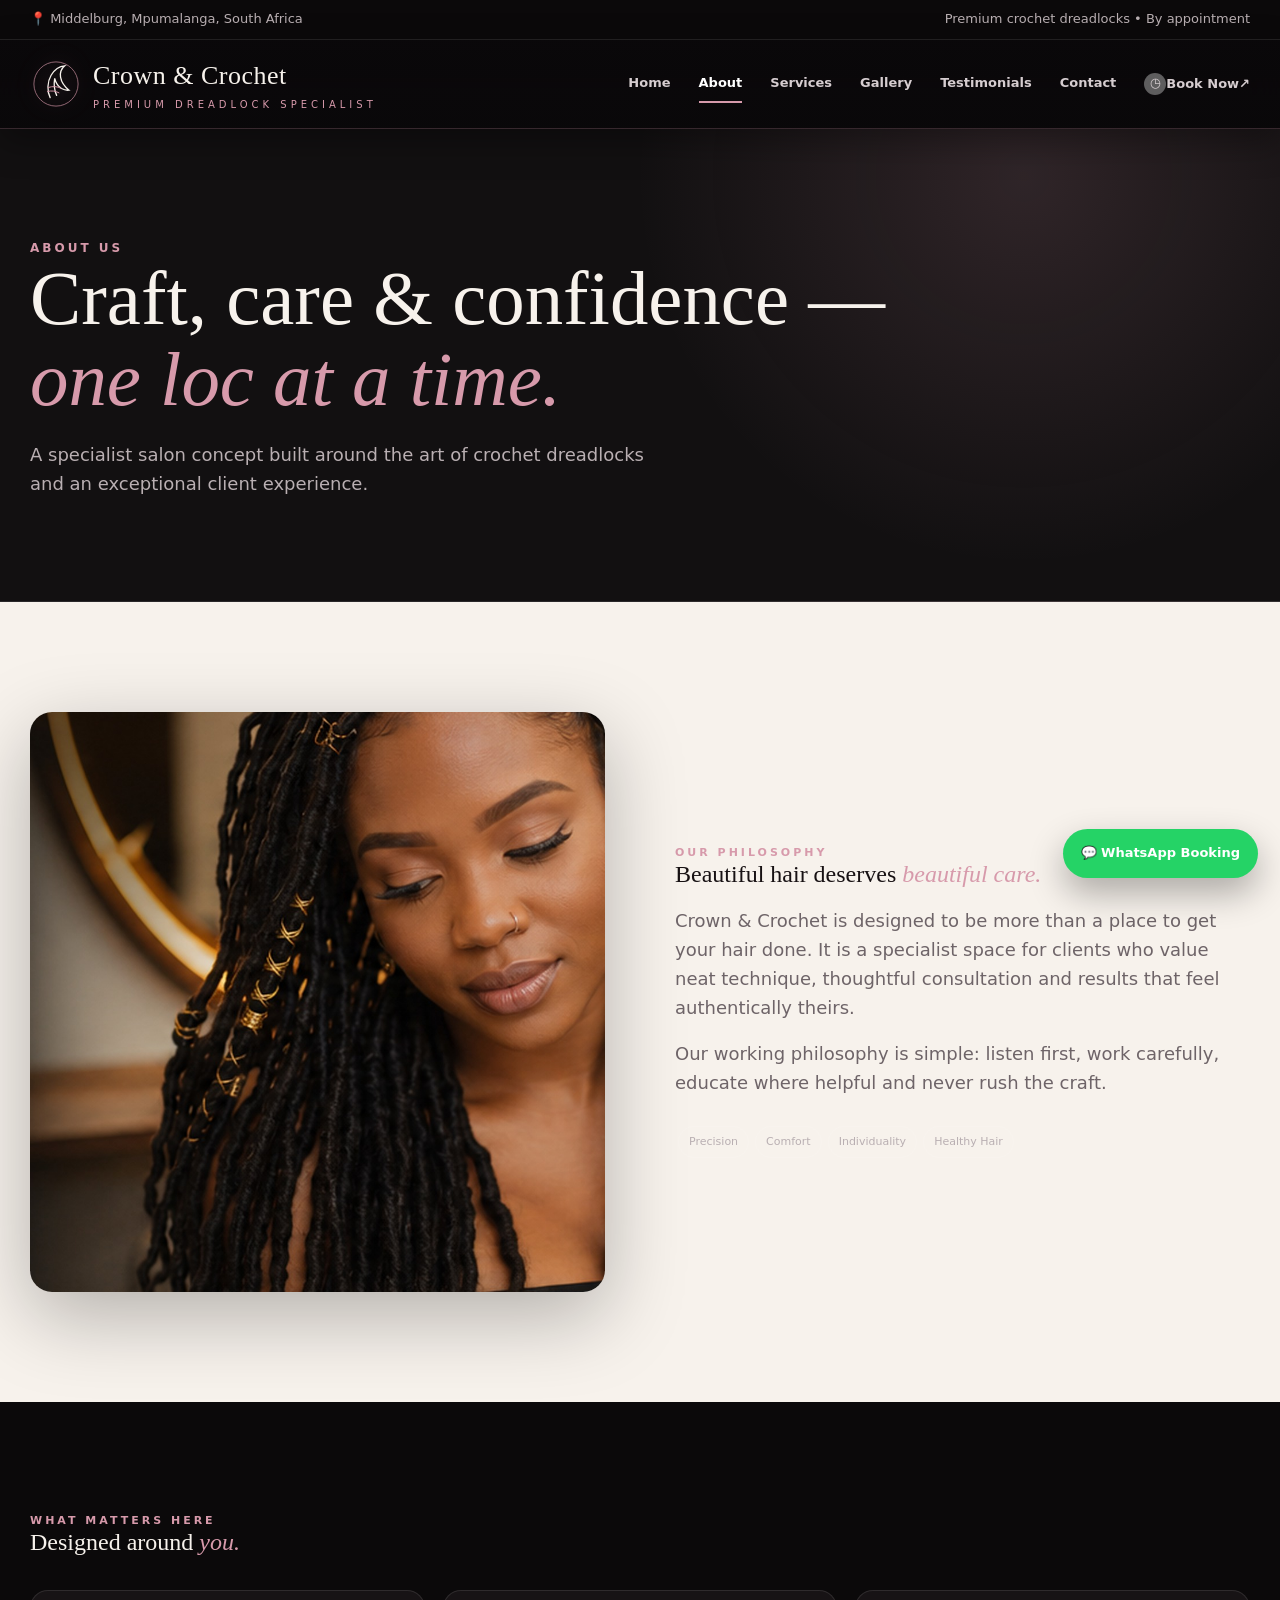
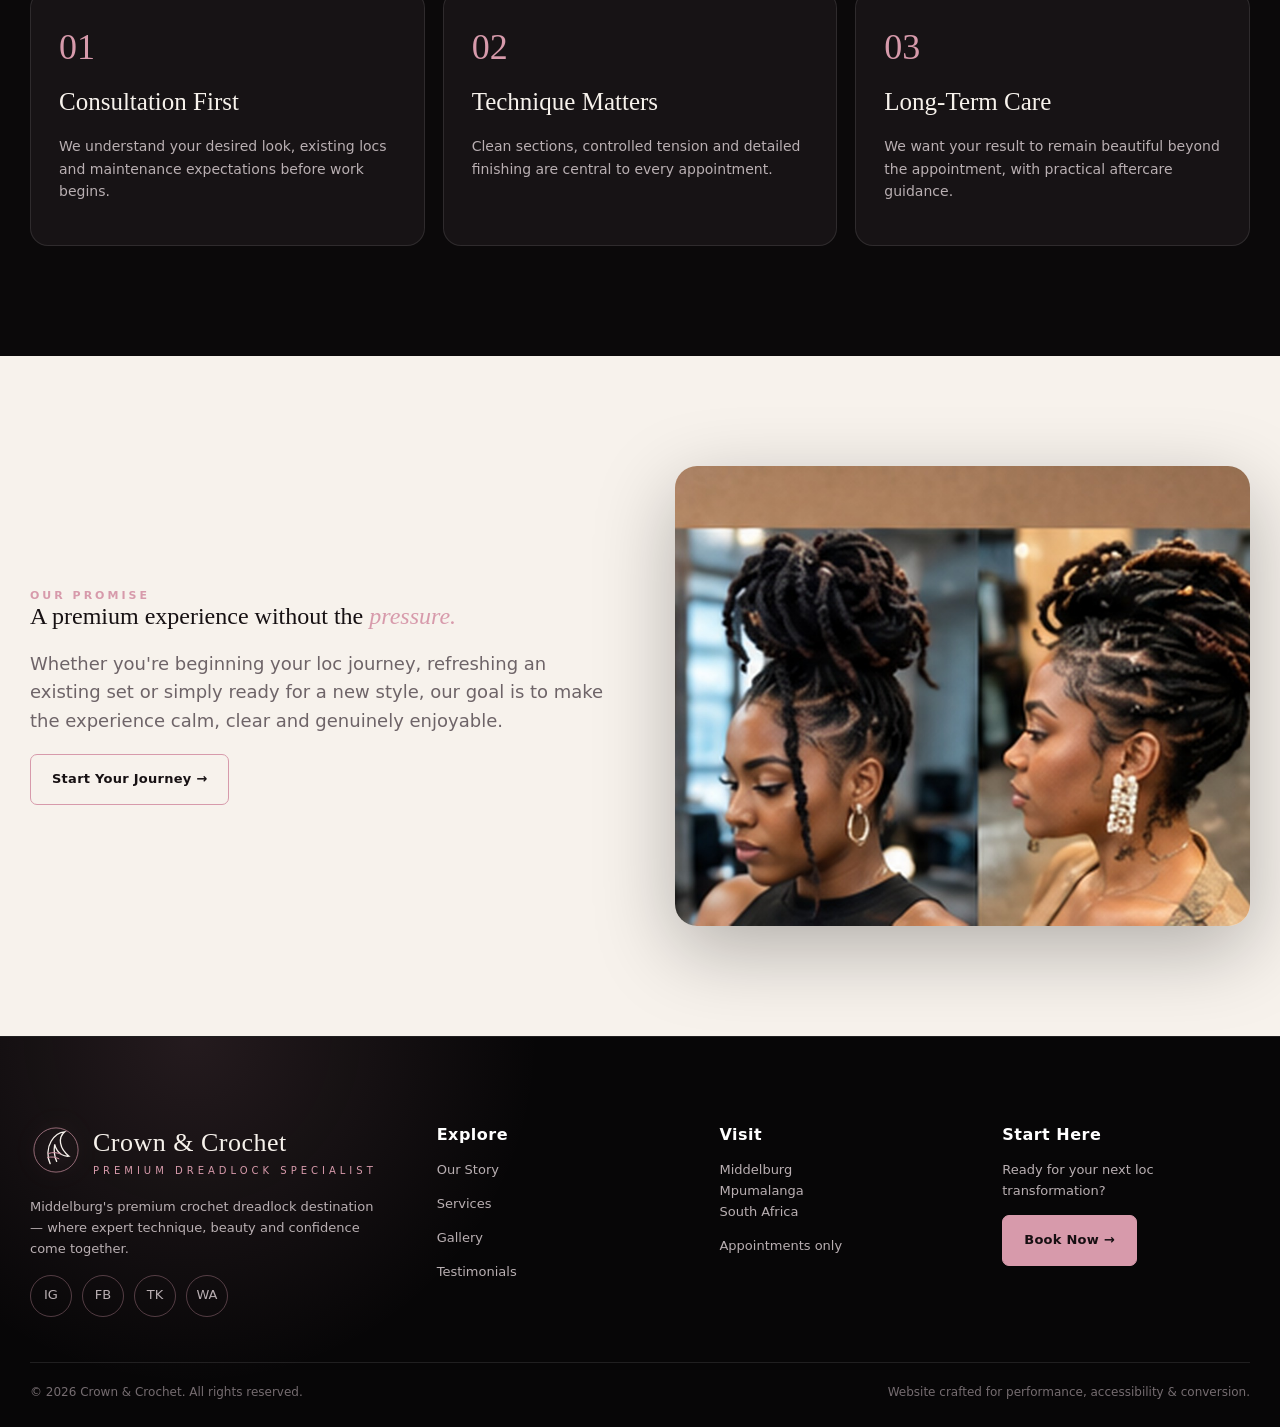
==== commit 80e48469: "Add files via upload" ====
--- a/about.html
+++ b/about.html
@@ -32,7 +32,7 @@
 <button class="menu" aria-label="Open menu">☰</button>
 <div class="links">
 <a href="index.html">Home</a><a href="about.html">About</a><a href="services.html">Services</a><a href="gallery.html">Gallery</a><a href="testimonials.html">Testimonials</a><a href="contact.html">Contact</a>
-<a class="btn primary" href="book.html">Book Appointment</a>
+<a class="nav-booking" href="book.html"><span class="nav-booking-icon">◷</span><span>Book Now</span><span>↗</span></a>
 </div></div></nav>
 
 <main><section class="page-hero"><div class="container"><div class="eyebrow">About Us</div><h1>Craft, care & confidence — <span class="accent">one loc at a time.</span></h1><p class="lead">A specialist salon concept built around the art of crochet dreadlocks and an exceptional client experience.</p></div></section>
--- a/assets/styles.css
+++ b/assets/styles.css
@@ -65,3 +65,31 @@
 .footer .social a:hover{
 background:#d79aab;color:#111;transform:translateY(-4px)
 }
+
+
+/* FINAL HEADER CTA FIX */
+.links > .btn.primary,
+.links .btn.primary {
+    border-radius:999px !important;
+    padding:10px 18px !important;
+    min-height:46px;
+    display:inline-flex;
+    align-items:center;
+    gap:8px;
+    background:linear-gradient(135deg,#e4adbd,#cc8ca2) !important;
+    color:#160f12 !important;
+    box-shadow:0 8px 24px rgba(215,154,171,.25);
+    font-size:12px;
+}
+.links > .btn.primary:hover,
+.links .btn.primary:hover {
+    transform:translateY(-2px);
+}
+.nav-booking-icon {
+    width:22px;
+    height:22px;
+    display:inline-grid;
+    place-items:center;
+    border-radius:50%;
+    background:rgba(255,255,255,.35);
+}
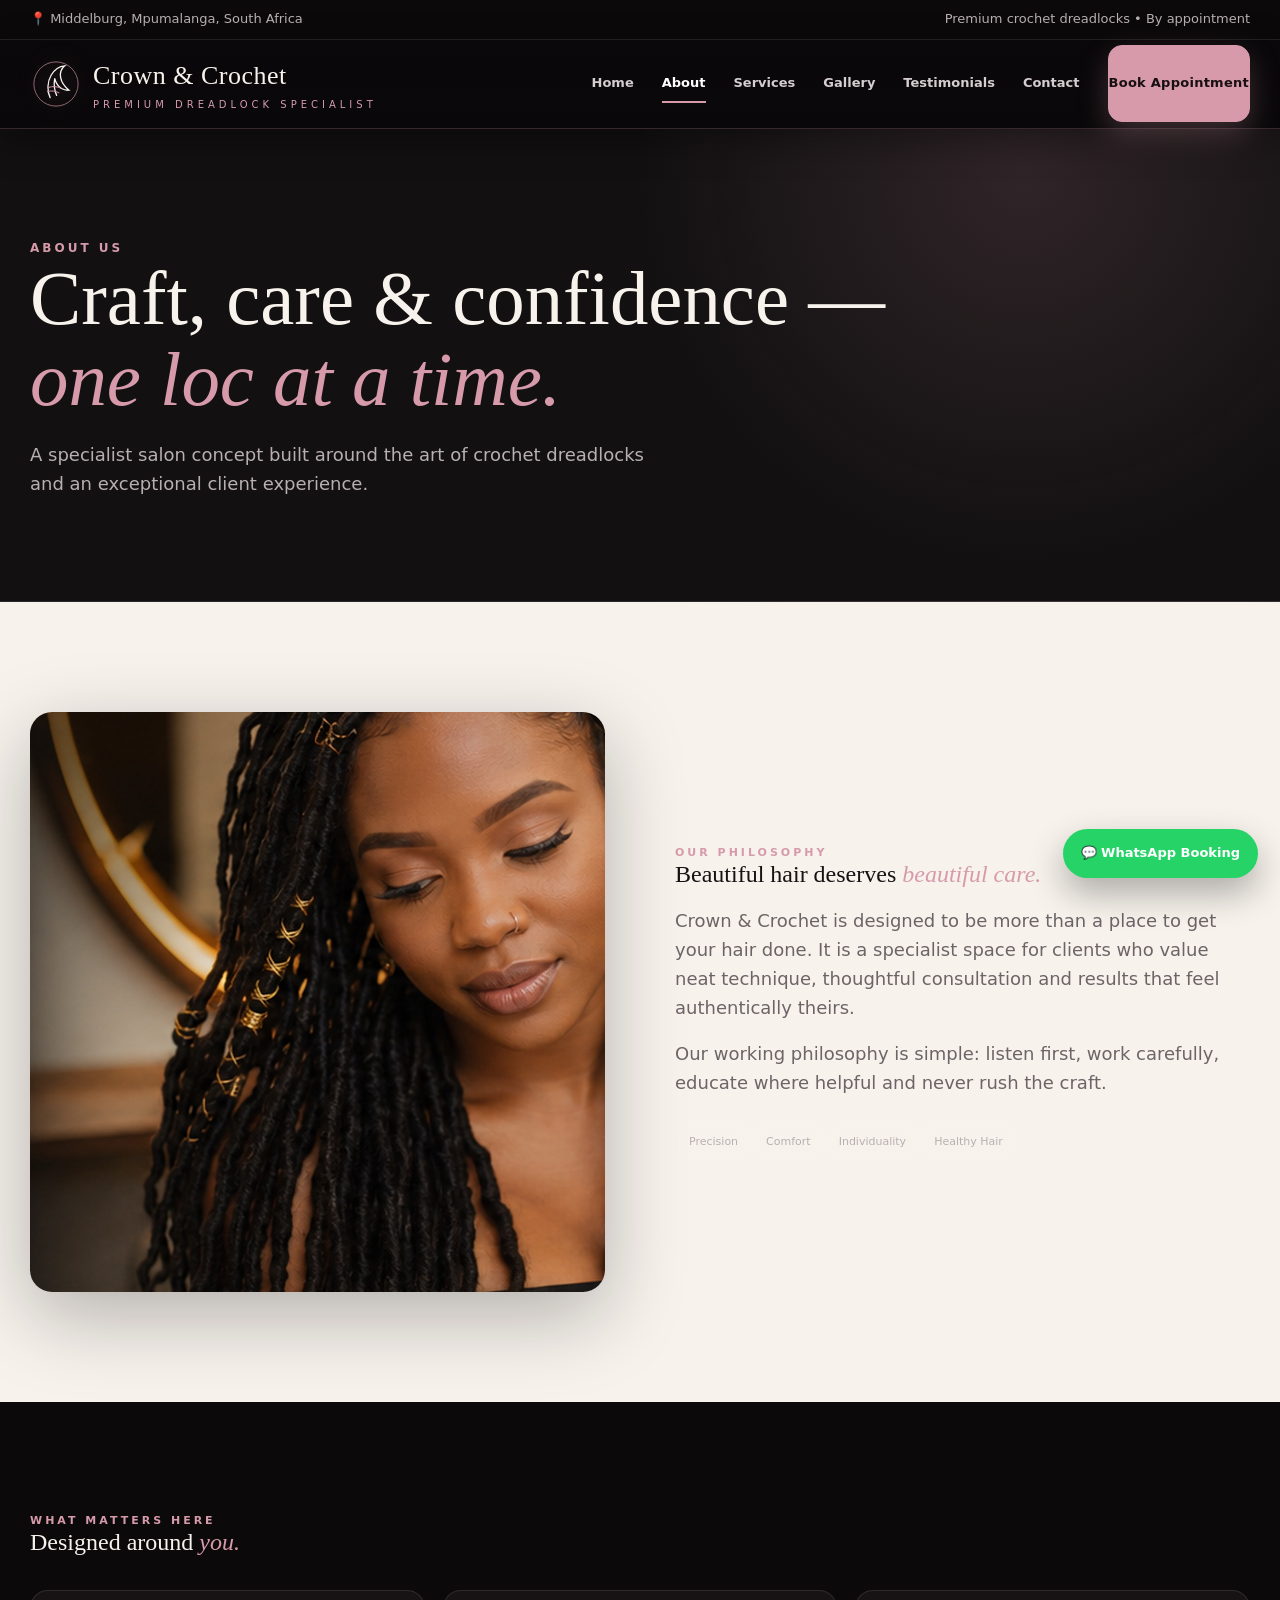
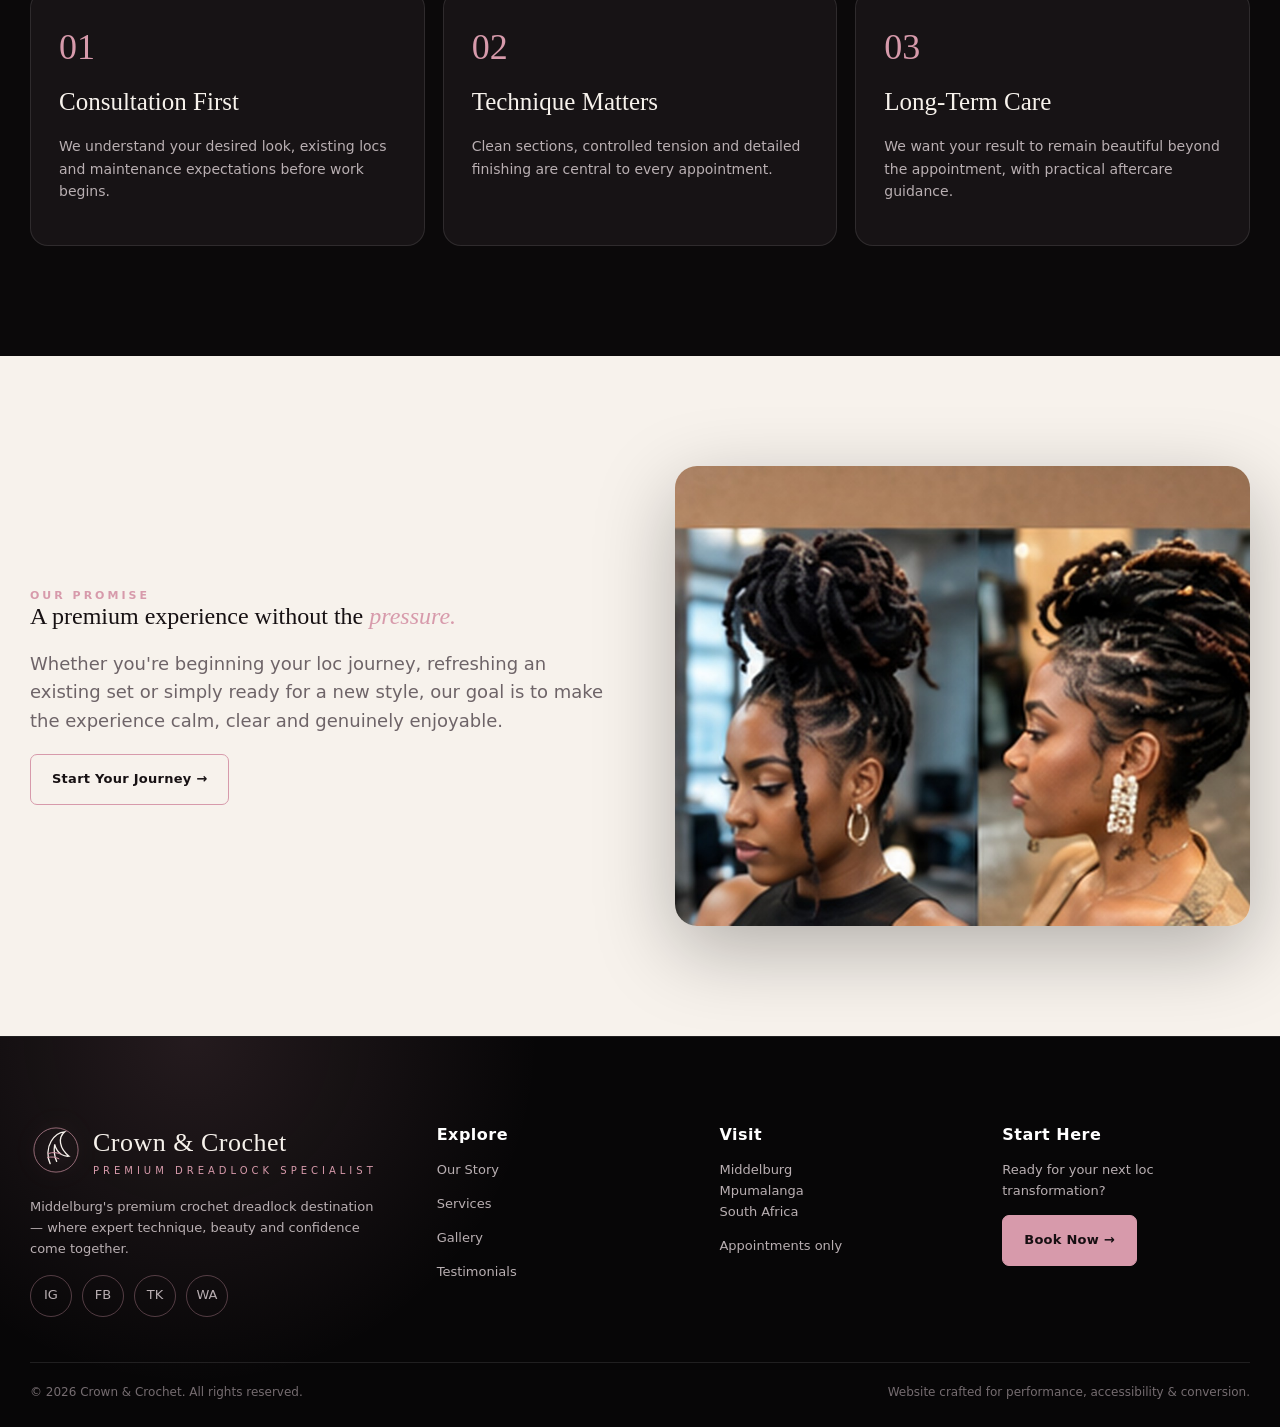
==== commit f89e5dc0: "Add files via upload" ====
--- a/about.html
+++ b/about.html
@@ -32,7 +32,7 @@
 <button class="menu" aria-label="Open menu">☰</button>
 <div class="links">
 <a href="index.html">Home</a><a href="about.html">About</a><a href="services.html">Services</a><a href="gallery.html">Gallery</a><a href="testimonials.html">Testimonials</a><a href="contact.html">Contact</a>
-<a class="nav-booking" href="book.html"><span class="nav-booking-icon">◷</span><span>Book Now</span><span>↗</span></a>
+<a class="btn primary" href="book.html">Book Appointment</a>
 </div></div></nav>
 
 <main><section class="page-hero"><div class="container"><div class="eyebrow">About Us</div><h1>Craft, care & confidence — <span class="accent">one loc at a time.</span></h1><p class="lead">A specialist salon concept built around the art of crochet dreadlocks and an exceptional client experience.</p></div></section>
--- a/assets/styles.css
+++ b/assets/styles.css
@@ -66,30 +66,5 @@
 background:#d79aab;color:#111;transform:translateY(-4px)
 }
 
-
-/* FINAL HEADER CTA FIX */
-.links > .btn.primary,
-.links .btn.primary {
-    border-radius:999px !important;
-    padding:10px 18px !important;
-    min-height:46px;
-    display:inline-flex;
-    align-items:center;
-    gap:8px;
-    background:linear-gradient(135deg,#e4adbd,#cc8ca2) !important;
-    color:#160f12 !important;
-    box-shadow:0 8px 24px rgba(215,154,171,.25);
-    font-size:12px;
-}
-.links > .btn.primary:hover,
-.links .btn.primary:hover {
-    transform:translateY(-2px);
-}
-.nav-booking-icon {
-    width:22px;
-    height:22px;
-    display:inline-grid;
-    place-items:center;
-    border-radius:50%;
-    background:rgba(255,255,255,.35);
-}
+/* Homepage V2 refinement */
+.hero .card strong{display:block;margin-top:8px}
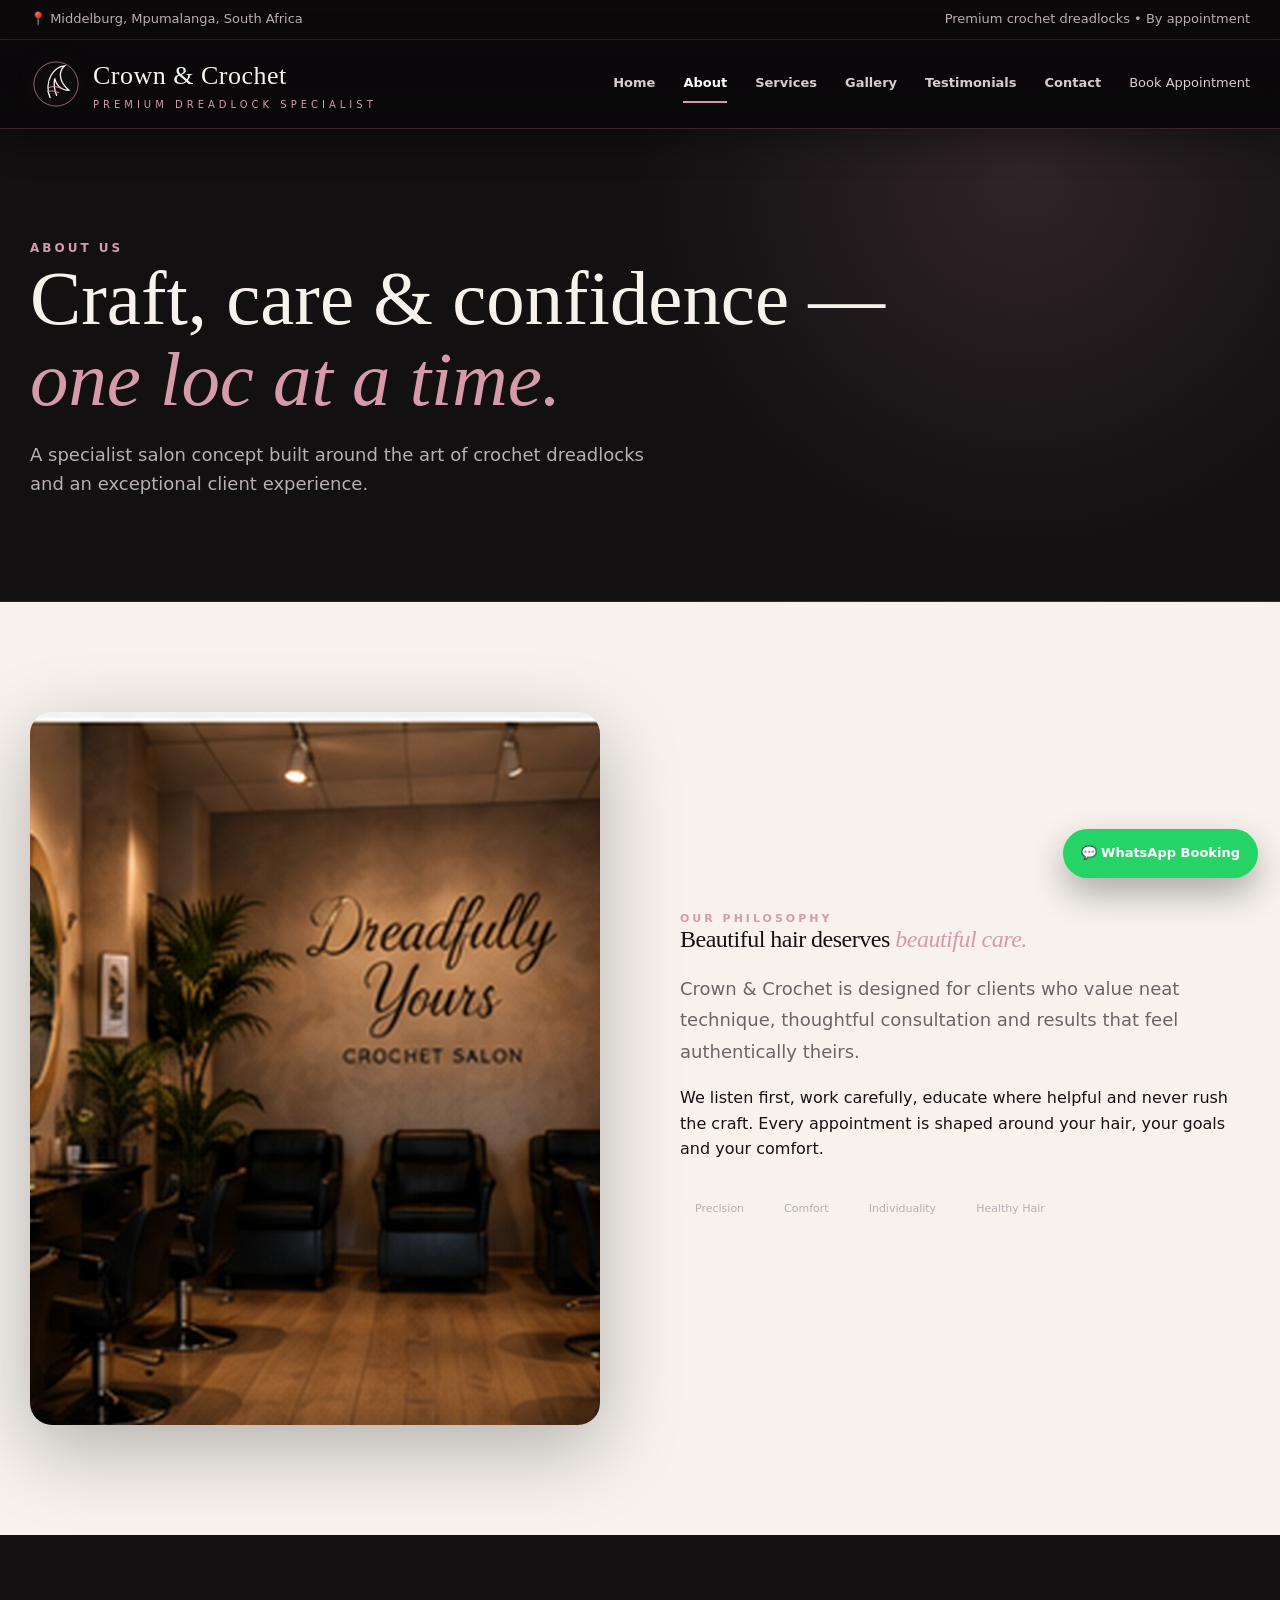
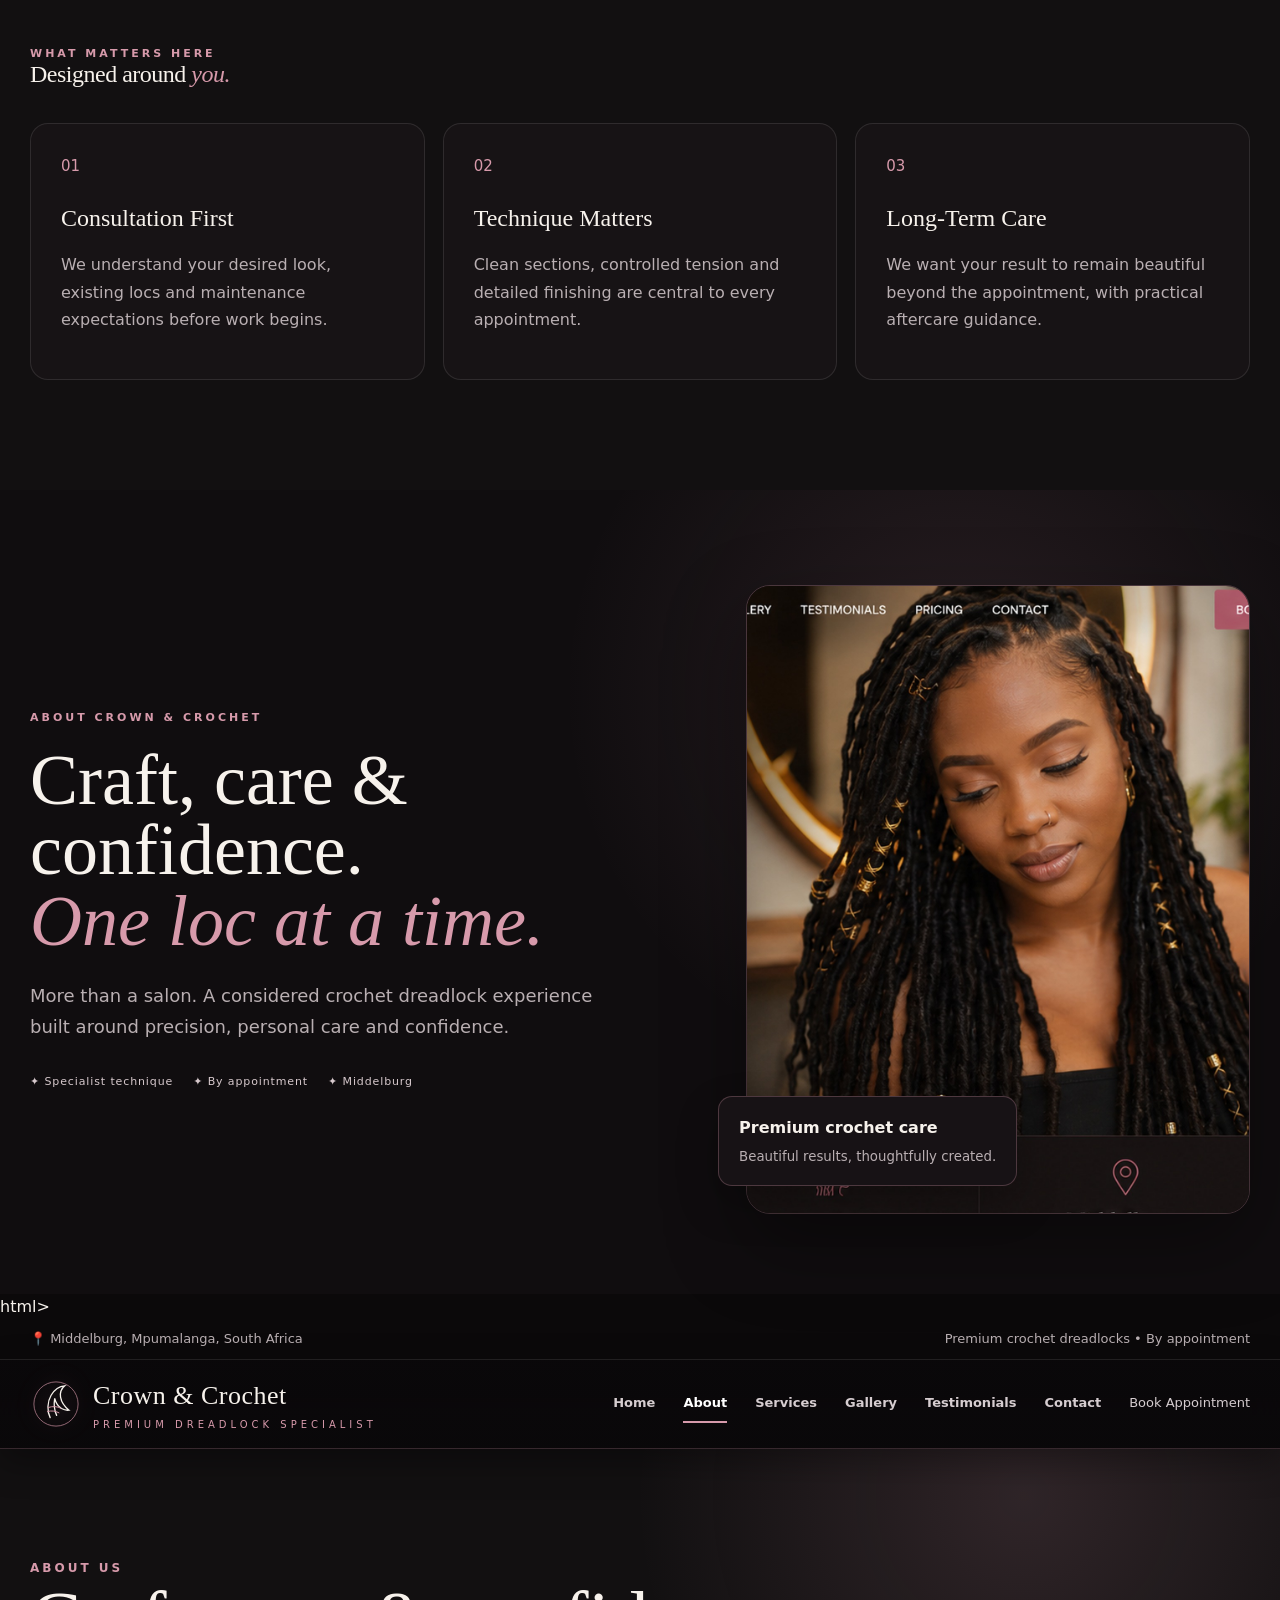
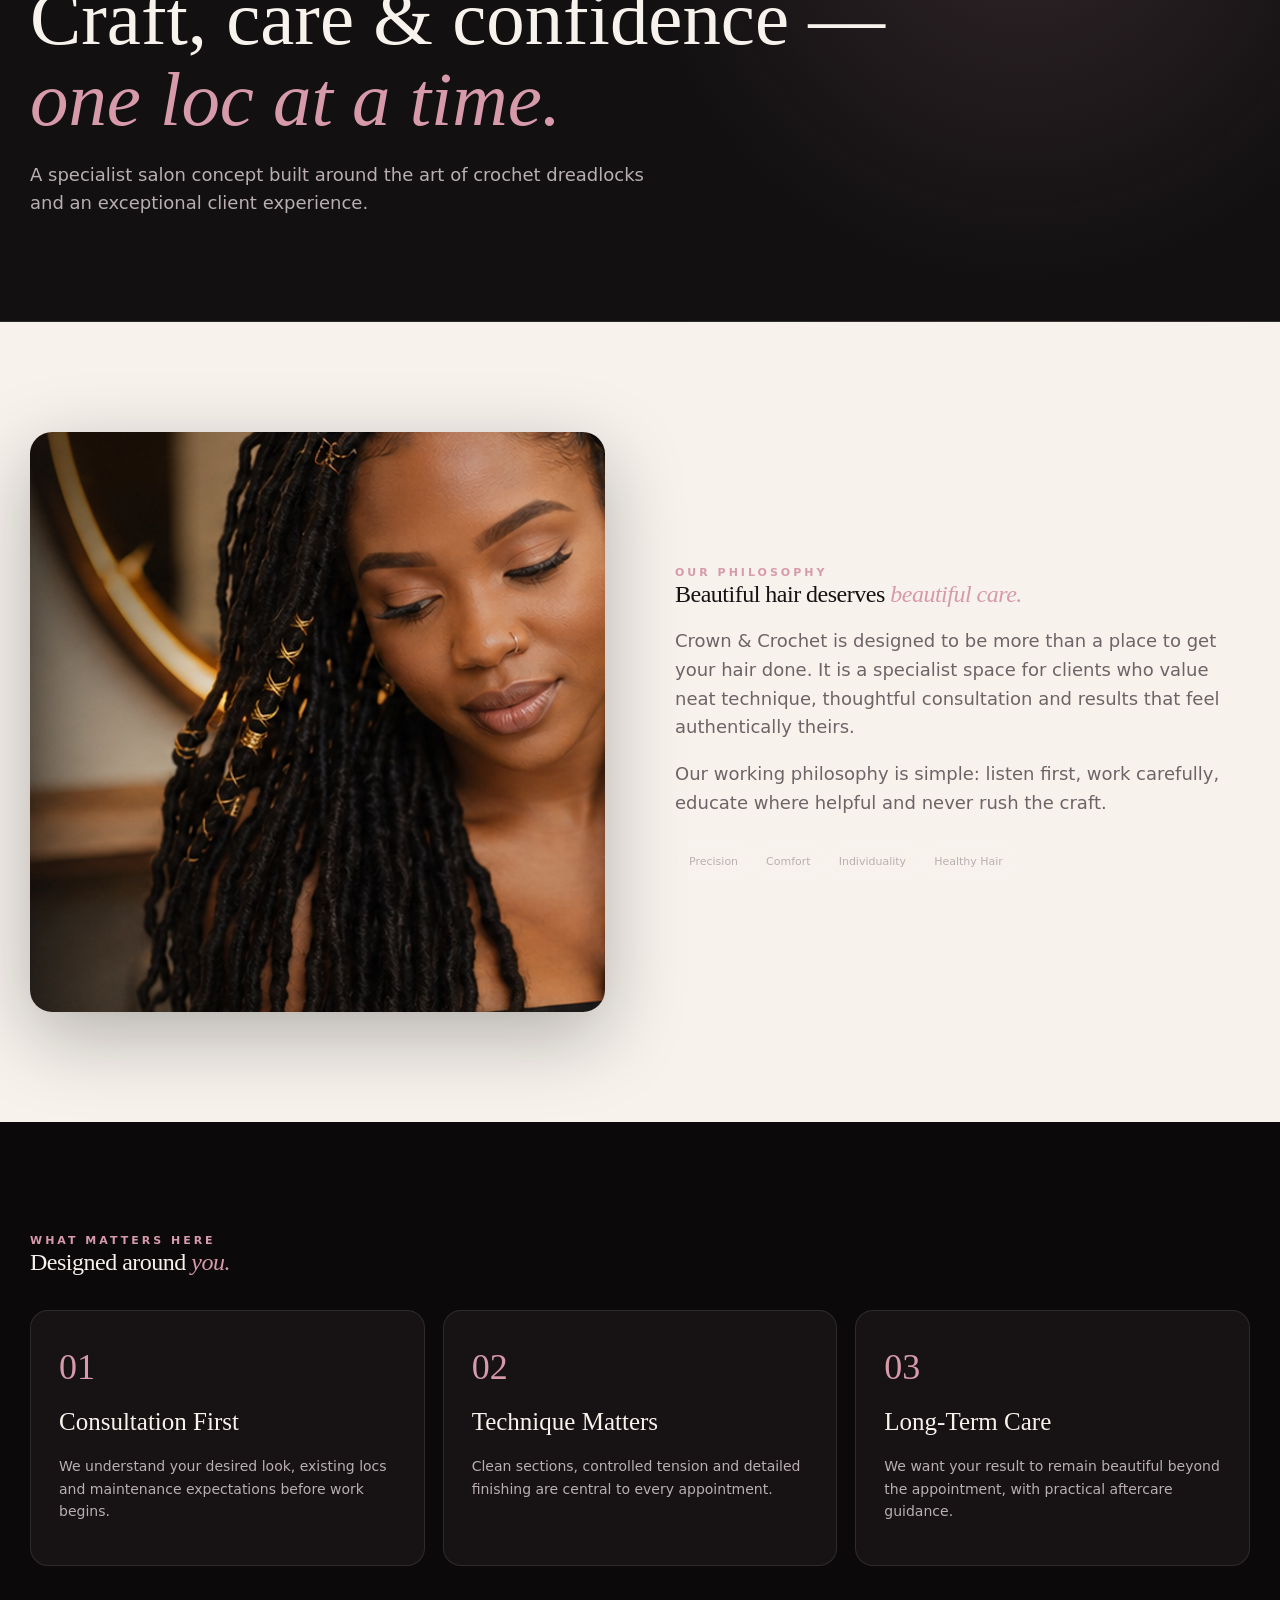
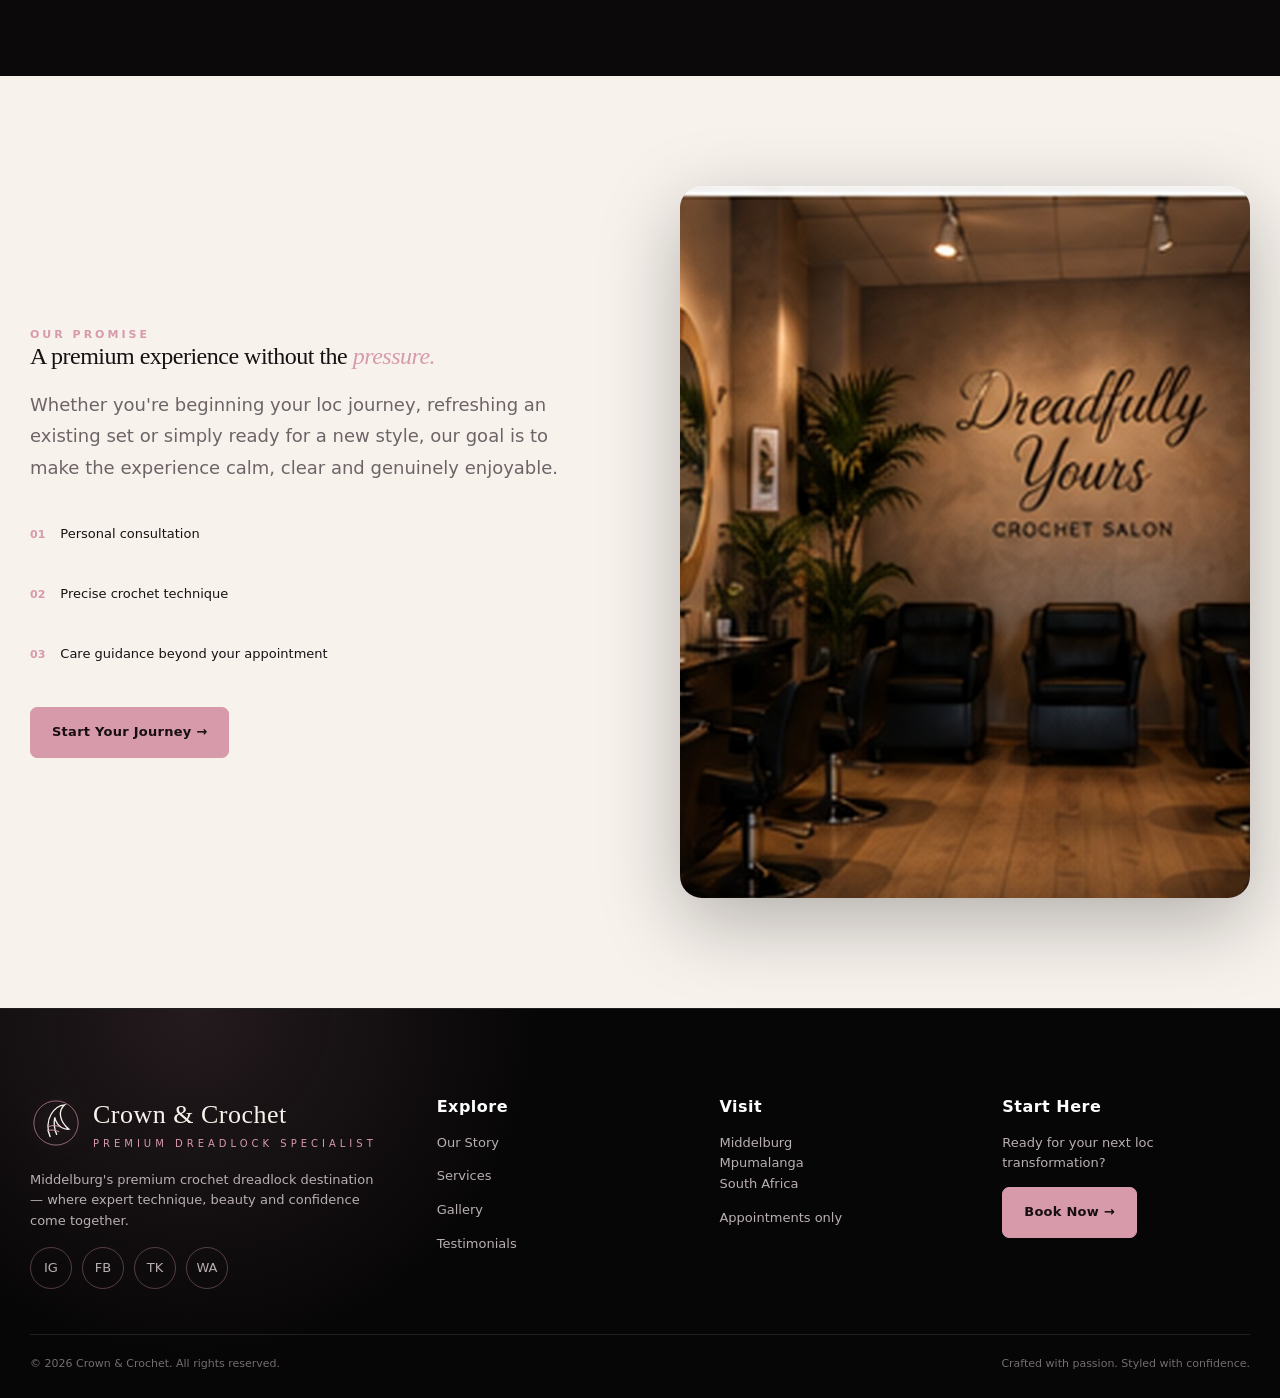
==== commit f05e9395: "Add files via upload" ====
--- a/about.html
+++ b/about.html
@@ -1,4 +1,80 @@
 <!doctype html>
+<html lang="en-ZA">
+<head>
+<meta charset="utf-8">
+<meta name="viewport" content="width=device-width, initial-scale=1">
+<title>About Our Crown & Crochet | Crown & Crochet</title>
+<meta name="description" content="Meet the team and philosophy behind a premium crochet dreadlock salon in Middelburg, South Africa.">
+<meta name="theme-color" content="#0b090a">
+<link rel="canonical" href="https://example.github.io/crown-and-crochet/about.html">
+<meta property="og:title" content="About Our Crown & Crochet | Crown & Crochet">
+<meta property="og:description" content="Meet the team and philosophy behind a premium crochet dreadlock salon in Middelburg, South Africa.">
+<meta property="og:type" content="website">
+<meta property="og:locale" content="en_ZA">
+<link rel="stylesheet" href="assets/styles.css">
+<script type="application/ld+json">
+{
+  "@context":"https://schema.org",
+  "@type":"HairSalon",
+  "name":"Crown & Crochet",
+  "description":"Premium crochet dreadlock services in Middelburg, Mpumalanga, South Africa.",
+  "address":{"@type":"PostalAddress","addressLocality":"Middelburg","addressRegion":"Mpumalanga","addressCountry":"ZA"},
+  "areaServed":"Middelburg, Mpumalanga, South Africa",
+  "priceRange":"$$",
+  "url":"https://example.github.io/crown-and-crochet/about.html"
+}
+</script>
+</head>
+
+<div class="topbar"><div class="container inner"><div>📍 Middelburg, Mpumalanga, South Africa</div><div>Premium crochet dreadlocks • By appointment</div></div></div>
+<nav class="nav"><div class="container inner">
+<a class="brand" href="index.html"><img src="assets/logo-mark.svg" alt=""><div><b>Crown & Crochet</b><span>Premium Dreadlock Specialist</span></div></a>
+<button class="menu" aria-label="Open menu">☰</button>
+<div class="links">
+<a href="index.html">Home</a><a href="about.html">About</a><a href="services.html">Services</a><a href="gallery.html">Gallery</a><a href="testimonials.html">Testimonials</a><a href="contact.html">Contact</a>
+<a class="btn primary" href="book.html">Book Appointment</a>
+</div></div></nav>
+
+<main><section class="page-hero"><div class="container"><div class="eyebrow">About Us</div><h1>Craft, care & confidence — <span class="accent">one loc at a time.</span></h1><p class="lead">A specialist salon concept built around the art of crochet dreadlocks and an exceptional client experience.</p></div></section>
+<section class="section light about-philosophy">
+<div class="container philosophy-grid">
+<div class="image-card philosophy-image"><img src="assets/styled-locs.jpg" alt="Styled crochet dreadlocks"></div>
+<div class="philosophy-copy">
+<div class="kicker">Our Philosophy</div>
+<h2>Beautiful hair deserves <span class="accent">beautiful care.</span></h2>
+<p class="lead">Crown &amp; Crochet is designed for clients who value neat technique, thoughtful consultation and results that feel authentically theirs.</p>
+<p>We listen first, work carefully, educate where helpful and never rush the craft. Every appointment is shaped around your hair, your goals and your comfort.</p>
+<div class="values"><span>Precision</span><span>Comfort</span><span>Individuality</span><span>Healthy Hair</span></div>
+</div>
+</div>
+</section>
+<section class="section dark2 about-principles">
+<div class="container">
+<div class="kicker">What Matters Here</div>
+<h2>Designed around <span class="accent">you.</span></h2>
+<div class="principles-grid">
+<div class="principle"><div class="num">01</div><h3>Consultation First</h3><p>We understand your desired look, existing locs and maintenance expectations before work begins.</p></div>
+<div class="principle"><div class="num">02</div><h3>Technique Matters</h3><p>Clean sections, controlled tension and detailed finishing are central to every appointment.</p></div>
+<div class="principle"><div class="num">03</div><h3>Long-Term Care</h3><p>We want your result to remain beautiful beyond the appointment, with practical aftercare guidance.</p></div>
+</div>
+</div>
+</section>
+<section class="about-hero premium-about-hero">
+<div class="container">
+<div class="about-hero-grid">
+<div class="about-hero-copy">
+<div class="kicker">About Crown &amp; Crochet</div>
+<h1>Craft, care &amp; confidence.<br><span class="accent">One loc at a time.</span></h1>
+<p>More than a salon. A considered crochet dreadlock experience built around precision, personal care and confidence.</p>
+<div class="hero-proof-row"><span>✦ Specialist technique</span><span>✦ By appointment</span><span>✦ Middelburg</span></div>
+</div>
+<div class="about-hero-art">
+<div class="art-frame"><img src="assets/hero-locs.jpg" alt="Crown &amp; Crochet loc styling"></div>
+<div class="floating-note"><strong>Premium crochet care</strong><small>Beautiful results, thoughtfully created.</small></div>
+</div>
+</div>
+</div>
+</section> html>
 <html lang="en-ZA">
 <head>
 <meta charset="utf-8">
@@ -38,7 +114,18 @@
 <main><section class="page-hero"><div class="container"><div class="eyebrow">About Us</div><h1>Craft, care & confidence — <span class="accent">one loc at a time.</span></h1><p class="lead">A specialist salon concept built around the art of crochet dreadlocks and an exceptional client experience.</p></div></section>
 <section class="section light"><div class="container split"><div class="image-card tall"><img src="assets/portrait-gold-locs.jpg" alt="Styled crochet locs portrait"></div><div><div class="kicker">Our Philosophy</div><h2>Beautiful hair deserves <span class="accent">beautiful care.</span></h2><p class="lead">Crown & Crochet is designed to be more than a place to get your hair done. It is a specialist space for clients who value neat technique, thoughtful consultation and results that feel authentically theirs.</p><p class="lead">Our working philosophy is simple: listen first, work carefully, educate where helpful and never rush the craft.</p><div style="margin-top:25px"><span class="pill">Precision</span><span class="pill">Comfort</span><span class="pill">Individuality</span><span class="pill">Healthy Hair</span></div></div></div></section>
 <section class="section"><div class="container"><div class="kicker">What Matters Here</div><h2>Designed around <span class="accent">you.</span></h2><div class="cards" style="margin-top:35px"><div class="card"><div class="num">01</div><h3>Consultation First</h3><p>We understand your desired look, existing locs and maintenance expectations before work begins.</p></div><div class="card"><div class="num">02</div><h3>Technique Matters</h3><p>Clean sections, controlled tension and detailed finishing are central to every appointment.</p></div><div class="card"><div class="num">03</div><h3>Long-Term Care</h3><p>We want your result to remain beautiful beyond the appointment, with practical aftercare guidance.</p></div></div></div></section>
-<section class="section light"><div class="container"><div class="split"><div><div class="kicker">Our Promise</div><h2>A premium experience without the <span class="accent">pressure.</span></h2><p class="lead">Whether you're beginning your loc journey, refreshing an existing set or simply ready for a new style, our goal is to make the experience calm, clear and genuinely enjoyable.</p><a class="btn" href="book.html">Start Your Journey →</a></div><div class="image-card medium"><img src="assets/gallery-editorial.jpg" alt="Editorial crochet loc styling"></div></div></div></section>
+<section class="section light about-promise">
+<div class="container promise-grid">
+<div class="promise-copy">
+<div class="kicker">Our Promise</div>
+<h2>A premium experience without the <span class="accent">pressure.</span></h2>
+<p class="lead">Whether you're beginning your loc journey, refreshing an existing set or simply ready for a new style, our goal is to make the experience calm, clear and genuinely enjoyable.</p>
+<div class="promise-list"><div><b>01</b><span>Personal consultation</span></div><div><b>02</b><span>Precise crochet technique</span></div><div><b>03</b><span>Care guidance beyond your appointment</span></div></div>
+<a class="btn primary" href="book.html">Start Your Journey →</a>
+</div>
+<div class="image-card promise-image"><img src="assets/editorial-locs.jpg" alt="Editorial crochet loc styling"></div>
+</div>
+</section>
 </main><a class="whatsapp-float" href="https://wa.me/27" target="_blank">💬 WhatsApp Booking</a><footer class="footer"><div class="container">
 <div class="footer-grid">
 <div><div class="brand"><img src="assets/logo-mark.svg" alt=""><div><b>Crown & Crochet</b><span>Premium Dreadlock Specialist</span></div></div><p style="margin-top:18px;max-width:350px">Middelburg's premium crochet dreadlock destination — where expert technique, beauty and confidence come together.</p><div class="social"><a href="#" aria-label="Instagram">IG</a><a href="#" aria-label="Facebook">FB</a><a href="#" aria-label="TikTok">TK</a><a href="#" aria-label="WhatsApp">WA</a></div></div>
@@ -46,5 +133,5 @@
 <div><h4>Visit</h4><p>Middelburg<br>Mpumalanga<br>South Africa</p><p>Appointments only</p></div>
 <div><h4>Start Here</h4><p>Ready for your next loc transformation?</p><p><a class="btn primary" href="book.html">Book Now →</a></p></div>
 </div>
-<div class="copyright"><span>© <span data-year></span> Crown & Crochet. All rights reserved.</span><span>Website crafted for performance, accessibility & conversion.</span></div>
+<div class="copyright"><span>© <span data-year></span> Crown & Crochet. All rights reserved.</span><span>Crafted with passion. Styled with confidence.</span></div>
 </div></footer><div class="toast"></div><div class="modal"><button class="modal-close" aria-label="Close">×</button><img src="" alt=""></div><script src="assets/script.js"></script>
--- a/assets/styles.css
+++ b/assets/styles.css
@@ -68,3 +68,355 @@
 
 /* Homepage V2 refinement */
 .hero .card strong{display:block;margin-top:8px}
+
+
+/* Homepage final alignment and header CTA correction */
+.nav .btn.primary {
+    all: unset;
+}
+.links .nav-booking{
+    display:inline-flex;
+    align-items:center;
+    gap:8px;
+    height:42px;
+    padding:0 18px 0 10px;
+    border-radius:999px;
+    background:linear-gradient(135deg,#e5b1c1,#ce8fa5);
+    color:#140e11;
+    font-size:12px;
+    font-weight:800;
+    white-space:nowrap;
+    box-shadow:0 8px 25px rgba(215,154,171,.25);
+}
+.booking-icon{
+    display:grid;
+    place-items:center;
+    width:23px;height:23px;
+    border-radius:50%;
+    background:rgba(255,255,255,.4);
+}
+.hero .content{
+    max-width:650px;
+    padding-top:90px;
+    padding-bottom:80px;
+}
+.hero h1{
+    line-height:.95;
+    margin-bottom:22px;
+}
+.hero p{
+    max-width:520px;
+}
+.trust-grid{
+    transform:translateY(-20px);
+}
+.section{
+    overflow:hidden;
+}
+.split{
+    align-items:center;
+    gap:70px;
+}
+.image-card img{
+    object-fit:cover;
+}
+@media(max-width:900px){
+.hero .content{
+ padding-top:55px;
+}
+.links .nav-booking{
+ width:auto;
+}
+}
+
+
+/* Crown & Crochet Homepage V3 luxury polish */
+.hero{
+    min-height:760px;
+}
+.hero .content{
+    max-width:560px;
+    padding-top:80px;
+    padding-left:80px;
+}
+.hero h1{
+    font-size:clamp(58px,6vw,92px);
+    letter-spacing:-2px;
+}
+.hero p{
+    max-width:440px;
+    line-height:1.8;
+}
+.trust{
+    position:relative;
+    z-index:3;
+}
+.quick-booking{
+    border-radius:22px;
+}
+.section h2{
+    letter-spacing:-.5px;
+}
+.cards .card{
+    transition:.3s ease;
+}
+.cards .card:hover{
+    transform:translateY(-6px);
+    border-color:rgba(215,154,171,.5);
+}
+@media(max-width:900px){
+.hero .content{
+ padding-left:25px;
+ padding-top:50px;
+}
+.hero{
+ min-height:650px;
+}
+}
+
+/* Crown & Crochet Homepage V4 polish */
+.hero .content{max-width:650px}
+.hero .content>p{line-height:1.65}
+.dark2 .cards{grid-template-columns:repeat(4,minmax(0,1fr));align-items:stretch}
+.dark2 .card{min-height:180px}
+.faq-cards{grid-template-columns:repeat(3,minmax(0,1fr));align-items:stretch}
+.faq-item{cursor:pointer}
+.faq-item summary{list-style:none;cursor:pointer;font-size:18px;font-weight:600;color:#fff;display:flex;justify-content:space-between;gap:18px}
+.faq-item summary::-webkit-details-marker{display:none}
+.faq-item summary:after{content:"+";color:#d79aab;font-size:22px;font-weight:400}
+.faq-item[open] summary:after{content:"−"}
+.faq-item p{margin-top:16px;color:#b9b1b4;line-height:1.65}
+@media(max-width:900px){
+.dark2 .cards,.faq-cards{grid-template-columns:repeat(2,minmax(0,1fr))}
+}
+@media(max-width:620px){
+.dark2 .cards,.faq-cards{grid-template-columns:1fr}
+}
+
+/* Homepage V5: final visual balance */
+.services-grid{
+    display:grid !important;
+    grid-template-columns:repeat(4,minmax(0,1fr)) !important;
+    gap:18px;
+    align-items:stretch;
+}
+.service-card{
+    min-height:245px;
+    display:flex;
+    flex-direction:column;
+    justify-content:flex-start;
+}
+.service-card h3{font-size:22px}
+.service-card p{flex:1}
+.service-card>a{
+    color:var(--rose);
+    font-size:12px;
+    font-weight:700;
+    text-decoration:none;
+    margin-top:20px;
+}
+.service-card:hover{transform:translateY(-7px)}
+.faq-grid{
+    display:grid;
+    grid-template-columns:repeat(3,minmax(0,1fr));
+    gap:18px;
+}
+.faq-card{
+    background:var(--panel);
+    border:1px solid var(--line);
+    border-radius:16px;
+    padding:24px;
+    min-height:150px;
+    transition:.25s ease;
+}
+.faq-card:hover{
+    border-color:rgba(215,154,171,.45);
+    transform:translateY(-4px);
+}
+.faq-question{
+    display:flex;
+    justify-content:space-between;
+    align-items:flex-start;
+    gap:15px;
+    color:#fff;
+    font-family:Georgia,"Times New Roman",serif;
+    font-size:20px;
+    line-height:1.2;
+}
+.faq-question span{
+    color:var(--rose);
+    font-family:Inter,sans-serif;
+    font-size:22px;
+}
+.faq-card p{
+    color:var(--muted);
+    font-size:13px;
+    line-height:1.65;
+    margin:18px 0 0;
+}
+.mini-proof{
+    display:flex;
+    align-items:center;
+    gap:12px;
+    margin:26px 0;
+    padding:13px 15px;
+    width:max-content;
+    max-width:100%;
+    border:1px solid var(--line);
+    border-radius:12px;
+    background:rgba(255,255,255,.025);
+}
+.mini-proof>span{
+    width:30px;height:30px;border:1px solid rgba(215,154,171,.5);
+    border-radius:50%;display:grid;place-items:center;color:var(--rose);
+}
+.mini-proof strong,.mini-proof small{display:block}
+.mini-proof strong{font-size:12px}
+.mini-proof small{font-size:10px;color:var(--muted);margin-top:3px}
+@media(max-width:1000px){
+    .services-grid{grid-template-columns:repeat(2,minmax(0,1fr)) !important}
+    .faq-grid{grid-template-columns:1fr}
+}
+@media(max-width:620px){
+    .services-grid{grid-template-columns:1fr !important}
+    .service-card{min-height:0}
+}
+
+/* Crown & Crochet Homepage V6: visual finishing pass */
+.section-heading-row{
+    display:flex;
+    align-items:flex-end;
+    justify-content:space-between;
+    gap:30px;
+    margin-bottom:32px;
+}
+.section-heading-row h2{margin-bottom:0}
+.transformation-section .section-heading-row .btn{
+    flex:0 0 auto;
+}
+.transformation-feature{
+    display:grid;
+    grid-template-columns:minmax(0,1.15fr) minmax(320px,.85fr);
+    gap:55px;
+    align-items:center;
+}
+.transformation-image{
+    min-height:420px;
+    overflow:hidden;
+}
+.transformation-image img{
+    width:100%;
+    height:100%;
+    object-fit:cover;
+    display:block;
+}
+.transformation-copy{
+    max-width:500px;
+}
+.proof-number{
+    color:var(--rose);
+    font-size:12px;
+    letter-spacing:3px;
+    margin-bottom:14px;
+}
+.transformation-copy h3{
+    font-family:Georgia,"Times New Roman",serif;
+    font-size:34px;
+    font-weight:400;
+    margin:0 0 18px;
+}
+.transformation-copy>p{
+    color:var(--muted);
+    line-height:1.75;
+    font-size:15px;
+}
+.client-love{
+    background:linear-gradient(180deg,#0b090a,#100c0e);
+}
+.testimonial-feature{
+    position:relative;
+    padding:48px 55px;
+    border:1px solid rgba(215,154,171,.22);
+    border-radius:20px;
+    background:
+      radial-gradient(circle at 90% 0%,rgba(215,154,171,.10),transparent 35%),
+      rgba(255,255,255,.025);
+    box-shadow:0 25px 60px rgba(0,0,0,.22);
+}
+.testimonial-feature .stars{
+    color:#dcb15e;
+    letter-spacing:4px;
+    font-size:14px;
+}
+.testimonial-feature blockquote{
+    margin:18px 0 28px;
+    max-width:820px;
+    font-family:Georgia,"Times New Roman",serif;
+    font-size:30px;
+    line-height:1.35;
+    color:#f6f0f1;
+}
+.testimonial-meta{
+    display:flex;
+    align-items:center;
+    gap:12px;
+}
+.testimonial-meta .avatar{
+    width:38px;height:38px;border-radius:50%;
+    display:grid;place-items:center;
+    border:1px solid rgba(215,154,171,.45);
+    color:var(--rose);
+}
+.testimonial-meta strong,.testimonial-meta small{display:block}
+.testimonial-meta small{
+    color:var(--muted);
+    margin-top:3px;
+}
+@media(max-width:800px){
+    .section-heading-row{align-items:flex-start;flex-direction:column}
+    .transformation-feature{grid-template-columns:1fr;gap:30px}
+    .transformation-image{min-height:300px}
+    .testimonial-feature{padding:34px 25px}
+    .testimonial-feature blockquote{font-size:24px}
+}
+
+/* V7 live-render correction */
+.transformation-section .transformation-feature{margin-top:10px}
+.transformation-section .transformation-copy{padding-right:20px}
+.footer .copyright{font-size:11px}
+
+/* V8: force synced transformation composition */
+.transformation-section .section-heading-row{display:flex;align-items:flex-end;justify-content:space-between;gap:30px;margin-bottom:32px}
+.transformation-feature{display:grid;grid-template-columns:minmax(0,1.15fr) minmax(320px,.85fr);gap:55px;align-items:center}
+.transformation-image{min-height:420px;overflow:hidden}
+.transformation-image img{width:100%;height:100%;object-fit:cover;display:block}
+.transformation-copy{max-width:500px}
+.transformation-copy h3{font-family:Georgia,"Times New Roman",serif;font-size:34px;font-weight:400;margin:0 0 18px}
+.transformation-copy>p{color:var(--muted);line-height:1.75;font-size:15px}
+.proof-number{color:var(--rose);font-size:12px;letter-spacing:3px;margin-bottom:14px}
+@media(max-width:800px){
+.transformation-section .section-heading-row{align-items:flex-start;flex-direction:column}
+.transformation-feature{grid-template-columns:1fr;gap:30px}
+.transformation-image{min-height:300px}
+}
+
+/* Crown & Crochet About V1 */
+.premium-about-hero{padding:95px 0 80px;background:radial-gradient(circle at 75% 25%,rgba(215,154,171,.12),transparent 35%),#100d0f}
+.about-hero-grid{display:grid;grid-template-columns:1fr .78fr;gap:70px;align-items:center}
+.about-hero-copy h1{font-family:Georgia,"Times New Roman",serif;font-size:72px;line-height:.98;font-weight:400;margin:18px 0 25px}
+.about-hero-copy>p{max-width:600px;color:var(--muted);font-size:18px;line-height:1.7}
+.hero-proof-row{display:flex;flex-wrap:wrap;gap:20px;margin-top:30px;color:#d7c9cd;font-size:11px;letter-spacing:.08em}
+.about-hero-art{position:relative}
+.art-frame{border-radius:24px;overflow:hidden;border:1px solid rgba(215,154,171,.25);box-shadow:0 30px 80px rgba(0,0,0,.35)}
+.art-frame img{display:block;width:100%;aspect-ratio:4/5;object-fit:cover}
+.floating-note{position:absolute;left:-28px;bottom:28px;background:#171215;border:1px solid rgba(215,154,171,.28);padding:18px 20px;border-radius:14px;box-shadow:0 18px 40px rgba(0,0,0,.25)}
+.floating-note strong,.floating-note small{display:block}.floating-note small{color:var(--muted);margin-top:5px}
+.philosophy-grid,.promise-grid{display:grid;grid-template-columns:1fr 1fr;gap:80px;align-items:center}
+.philosophy-image,.promise-image{overflow:hidden}.philosophy-image img,.promise-image img{display:block;width:100%;aspect-ratio:4/5;object-fit:cover}
+.philosophy-copy .lead,.promise-copy .lead{line-height:1.75}
+.values{display:flex;flex-wrap:wrap;gap:10px;margin-top:28px}.values span{padding:9px 14px;border:1px solid var(--line);border-radius:999px;font-size:11px;color:var(--muted)}
+.principles-grid{display:grid;grid-template-columns:repeat(3,1fr);gap:18px;margin-top:35px}
+.principle{background:var(--panel);border:1px solid var(--line);border-radius:18px;padding:30px;min-height:220px}
+.principle .num{color:var(--rose);font-size:15px;margin-bottom:28px}.principle h3{font-family:Georgia,"Times New Roman",serif;font-size:24px;font-weight:400}.principle p{color:var(--muted);line-height:1.7}
+.promise-list{margin:28px 0;display:grid;gap:12px}.promise-list div{display:flex;align-items:center;gap:15px;padding:13px 0;border-bottom:1px solid var(--line)}.promise-list b{color:var(--rose);font-size:11px}.promise-list span{font-size:13px}
+@media(max-width:850px){.about-hero-grid,.philosophy-grid,.promise-grid{grid-template-columns:1fr;gap:35px}.about-hero-copy h1{font-size:52px}.principles-grid{grid-template-columns:1fr}.floating-note{left:15px}}
--- a/assets/styles.css
+++ b/assets/styles.css
@@ -68,3 +68,355 @@
 
 /* Homepage V2 refinement */
 .hero .card strong{display:block;margin-top:8px}
+
+
+/* Homepage final alignment and header CTA correction */
+.nav .btn.primary {
+    all: unset;
+}
+.links .nav-booking{
+    display:inline-flex;
+    align-items:center;
+    gap:8px;
+    height:42px;
+    padding:0 18px 0 10px;
+    border-radius:999px;
+    background:linear-gradient(135deg,#e5b1c1,#ce8fa5);
+    color:#140e11;
+    font-size:12px;
+    font-weight:800;
+    white-space:nowrap;
+    box-shadow:0 8px 25px rgba(215,154,171,.25);
+}
+.booking-icon{
+    display:grid;
+    place-items:center;
+    width:23px;height:23px;
+    border-radius:50%;
+    background:rgba(255,255,255,.4);
+}
+.hero .content{
+    max-width:650px;
+    padding-top:90px;
+    padding-bottom:80px;
+}
+.hero h1{
+    line-height:.95;
+    margin-bottom:22px;
+}
+.hero p{
+    max-width:520px;
+}
+.trust-grid{
+    transform:translateY(-20px);
+}
+.section{
+    overflow:hidden;
+}
+.split{
+    align-items:center;
+    gap:70px;
+}
+.image-card img{
+    object-fit:cover;
+}
+@media(max-width:900px){
+.hero .content{
+ padding-top:55px;
+}
+.links .nav-booking{
+ width:auto;
+}
+}
+
+
+/* Crown & Crochet Homepage V3 luxury polish */
+.hero{
+    min-height:760px;
+}
+.hero .content{
+    max-width:560px;
+    padding-top:80px;
+    padding-left:80px;
+}
+.hero h1{
+    font-size:clamp(58px,6vw,92px);
+    letter-spacing:-2px;
+}
+.hero p{
+    max-width:440px;
+    line-height:1.8;
+}
+.trust{
+    position:relative;
+    z-index:3;
+}
+.quick-booking{
+    border-radius:22px;
+}
+.section h2{
+    letter-spacing:-.5px;
+}
+.cards .card{
+    transition:.3s ease;
+}
+.cards .card:hover{
+    transform:translateY(-6px);
+    border-color:rgba(215,154,171,.5);
+}
+@media(max-width:900px){
+.hero .content{
+ padding-left:25px;
+ padding-top:50px;
+}
+.hero{
+ min-height:650px;
+}
+}
+
+/* Crown & Crochet Homepage V4 polish */
+.hero .content{max-width:650px}
+.hero .content>p{line-height:1.65}
+.dark2 .cards{grid-template-columns:repeat(4,minmax(0,1fr));align-items:stretch}
+.dark2 .card{min-height:180px}
+.faq-cards{grid-template-columns:repeat(3,minmax(0,1fr));align-items:stretch}
+.faq-item{cursor:pointer}
+.faq-item summary{list-style:none;cursor:pointer;font-size:18px;font-weight:600;color:#fff;display:flex;justify-content:space-between;gap:18px}
+.faq-item summary::-webkit-details-marker{display:none}
+.faq-item summary:after{content:"+";color:#d79aab;font-size:22px;font-weight:400}
+.faq-item[open] summary:after{content:"−"}
+.faq-item p{margin-top:16px;color:#b9b1b4;line-height:1.65}
+@media(max-width:900px){
+.dark2 .cards,.faq-cards{grid-template-columns:repeat(2,minmax(0,1fr))}
+}
+@media(max-width:620px){
+.dark2 .cards,.faq-cards{grid-template-columns:1fr}
+}
+
+/* Homepage V5: final visual balance */
+.services-grid{
+    display:grid !important;
+    grid-template-columns:repeat(4,minmax(0,1fr)) !important;
+    gap:18px;
+    align-items:stretch;
+}
+.service-card{
+    min-height:245px;
+    display:flex;
+    flex-direction:column;
+    justify-content:flex-start;
+}
+.service-card h3{font-size:22px}
+.service-card p{flex:1}
+.service-card>a{
+    color:var(--rose);
+    font-size:12px;
+    font-weight:700;
+    text-decoration:none;
+    margin-top:20px;
+}
+.service-card:hover{transform:translateY(-7px)}
+.faq-grid{
+    display:grid;
+    grid-template-columns:repeat(3,minmax(0,1fr));
+    gap:18px;
+}
+.faq-card{
+    background:var(--panel);
+    border:1px solid var(--line);
+    border-radius:16px;
+    padding:24px;
+    min-height:150px;
+    transition:.25s ease;
+}
+.faq-card:hover{
+    border-color:rgba(215,154,171,.45);
+    transform:translateY(-4px);
+}
+.faq-question{
+    display:flex;
+    justify-content:space-between;
+    align-items:flex-start;
+    gap:15px;
+    color:#fff;
+    font-family:Georgia,"Times New Roman",serif;
+    font-size:20px;
+    line-height:1.2;
+}
+.faq-question span{
+    color:var(--rose);
+    font-family:Inter,sans-serif;
+    font-size:22px;
+}
+.faq-card p{
+    color:var(--muted);
+    font-size:13px;
+    line-height:1.65;
+    margin:18px 0 0;
+}
+.mini-proof{
+    display:flex;
+    align-items:center;
+    gap:12px;
+    margin:26px 0;
+    padding:13px 15px;
+    width:max-content;
+    max-width:100%;
+    border:1px solid var(--line);
+    border-radius:12px;
+    background:rgba(255,255,255,.025);
+}
+.mini-proof>span{
+    width:30px;height:30px;border:1px solid rgba(215,154,171,.5);
+    border-radius:50%;display:grid;place-items:center;color:var(--rose);
+}
+.mini-proof strong,.mini-proof small{display:block}
+.mini-proof strong{font-size:12px}
+.mini-proof small{font-size:10px;color:var(--muted);margin-top:3px}
+@media(max-width:1000px){
+    .services-grid{grid-template-columns:repeat(2,minmax(0,1fr)) !important}
+    .faq-grid{grid-template-columns:1fr}
+}
+@media(max-width:620px){
+    .services-grid{grid-template-columns:1fr !important}
+    .service-card{min-height:0}
+}
+
+/* Crown & Crochet Homepage V6: visual finishing pass */
+.section-heading-row{
+    display:flex;
+    align-items:flex-end;
+    justify-content:space-between;
+    gap:30px;
+    margin-bottom:32px;
+}
+.section-heading-row h2{margin-bottom:0}
+.transformation-section .section-heading-row .btn{
+    flex:0 0 auto;
+}
+.transformation-feature{
+    display:grid;
+    grid-template-columns:minmax(0,1.15fr) minmax(320px,.85fr);
+    gap:55px;
+    align-items:center;
+}
+.transformation-image{
+    min-height:420px;
+    overflow:hidden;
+}
+.transformation-image img{
+    width:100%;
+    height:100%;
+    object-fit:cover;
+    display:block;
+}
+.transformation-copy{
+    max-width:500px;
+}
+.proof-number{
+    color:var(--rose);
+    font-size:12px;
+    letter-spacing:3px;
+    margin-bottom:14px;
+}
+.transformation-copy h3{
+    font-family:Georgia,"Times New Roman",serif;
+    font-size:34px;
+    font-weight:400;
+    margin:0 0 18px;
+}
+.transformation-copy>p{
+    color:var(--muted);
+    line-height:1.75;
+    font-size:15px;
+}
+.client-love{
+    background:linear-gradient(180deg,#0b090a,#100c0e);
+}
+.testimonial-feature{
+    position:relative;
+    padding:48px 55px;
+    border:1px solid rgba(215,154,171,.22);
+    border-radius:20px;
+    background:
+      radial-gradient(circle at 90% 0%,rgba(215,154,171,.10),transparent 35%),
+      rgba(255,255,255,.025);
+    box-shadow:0 25px 60px rgba(0,0,0,.22);
+}
+.testimonial-feature .stars{
+    color:#dcb15e;
+    letter-spacing:4px;
+    font-size:14px;
+}
+.testimonial-feature blockquote{
+    margin:18px 0 28px;
+    max-width:820px;
+    font-family:Georgia,"Times New Roman",serif;
+    font-size:30px;
+    line-height:1.35;
+    color:#f6f0f1;
+}
+.testimonial-meta{
+    display:flex;
+    align-items:center;
+    gap:12px;
+}
+.testimonial-meta .avatar{
+    width:38px;height:38px;border-radius:50%;
+    display:grid;place-items:center;
+    border:1px solid rgba(215,154,171,.45);
+    color:var(--rose);
+}
+.testimonial-meta strong,.testimonial-meta small{display:block}
+.testimonial-meta small{
+    color:var(--muted);
+    margin-top:3px;
+}
+@media(max-width:800px){
+    .section-heading-row{align-items:flex-start;flex-direction:column}
+    .transformation-feature{grid-template-columns:1fr;gap:30px}
+    .transformation-image{min-height:300px}
+    .testimonial-feature{padding:34px 25px}
+    .testimonial-feature blockquote{font-size:24px}
+}
+
+/* V7 live-render correction */
+.transformation-section .transformation-feature{margin-top:10px}
+.transformation-section .transformation-copy{padding-right:20px}
+.footer .copyright{font-size:11px}
+
+/* V8: force synced transformation composition */
+.transformation-section .section-heading-row{display:flex;align-items:flex-end;justify-content:space-between;gap:30px;margin-bottom:32px}
+.transformation-feature{display:grid;grid-template-columns:minmax(0,1.15fr) minmax(320px,.85fr);gap:55px;align-items:center}
+.transformation-image{min-height:420px;overflow:hidden}
+.transformation-image img{width:100%;height:100%;object-fit:cover;display:block}
+.transformation-copy{max-width:500px}
+.transformation-copy h3{font-family:Georgia,"Times New Roman",serif;font-size:34px;font-weight:400;margin:0 0 18px}
+.transformation-copy>p{color:var(--muted);line-height:1.75;font-size:15px}
+.proof-number{color:var(--rose);font-size:12px;letter-spacing:3px;margin-bottom:14px}
+@media(max-width:800px){
+.transformation-section .section-heading-row{align-items:flex-start;flex-direction:column}
+.transformation-feature{grid-template-columns:1fr;gap:30px}
+.transformation-image{min-height:300px}
+}
+
+/* Crown & Crochet About V1 */
+.premium-about-hero{padding:95px 0 80px;background:radial-gradient(circle at 75% 25%,rgba(215,154,171,.12),transparent 35%),#100d0f}
+.about-hero-grid{display:grid;grid-template-columns:1fr .78fr;gap:70px;align-items:center}
+.about-hero-copy h1{font-family:Georgia,"Times New Roman",serif;font-size:72px;line-height:.98;font-weight:400;margin:18px 0 25px}
+.about-hero-copy>p{max-width:600px;color:var(--muted);font-size:18px;line-height:1.7}
+.hero-proof-row{display:flex;flex-wrap:wrap;gap:20px;margin-top:30px;color:#d7c9cd;font-size:11px;letter-spacing:.08em}
+.about-hero-art{position:relative}
+.art-frame{border-radius:24px;overflow:hidden;border:1px solid rgba(215,154,171,.25);box-shadow:0 30px 80px rgba(0,0,0,.35)}
+.art-frame img{display:block;width:100%;aspect-ratio:4/5;object-fit:cover}
+.floating-note{position:absolute;left:-28px;bottom:28px;background:#171215;border:1px solid rgba(215,154,171,.28);padding:18px 20px;border-radius:14px;box-shadow:0 18px 40px rgba(0,0,0,.25)}
+.floating-note strong,.floating-note small{display:block}.floating-note small{color:var(--muted);margin-top:5px}
+.philosophy-grid,.promise-grid{display:grid;grid-template-columns:1fr 1fr;gap:80px;align-items:center}
+.philosophy-image,.promise-image{overflow:hidden}.philosophy-image img,.promise-image img{display:block;width:100%;aspect-ratio:4/5;object-fit:cover}
+.philosophy-copy .lead,.promise-copy .lead{line-height:1.75}
+.values{display:flex;flex-wrap:wrap;gap:10px;margin-top:28px}.values span{padding:9px 14px;border:1px solid var(--line);border-radius:999px;font-size:11px;color:var(--muted)}
+.principles-grid{display:grid;grid-template-columns:repeat(3,1fr);gap:18px;margin-top:35px}
+.principle{background:var(--panel);border:1px solid var(--line);border-radius:18px;padding:30px;min-height:220px}
+.principle .num{color:var(--rose);font-size:15px;margin-bottom:28px}.principle h3{font-family:Georgia,"Times New Roman",serif;font-size:24px;font-weight:400}.principle p{color:var(--muted);line-height:1.7}
+.promise-list{margin:28px 0;display:grid;gap:12px}.promise-list div{display:flex;align-items:center;gap:15px;padding:13px 0;border-bottom:1px solid var(--line)}.promise-list b{color:var(--rose);font-size:11px}.promise-list span{font-size:13px}
+@media(max-width:850px){.about-hero-grid,.philosophy-grid,.promise-grid{grid-template-columns:1fr;gap:35px}.about-hero-copy h1{font-size:52px}.principles-grid{grid-template-columns:1fr}.floating-note{left:15px}}
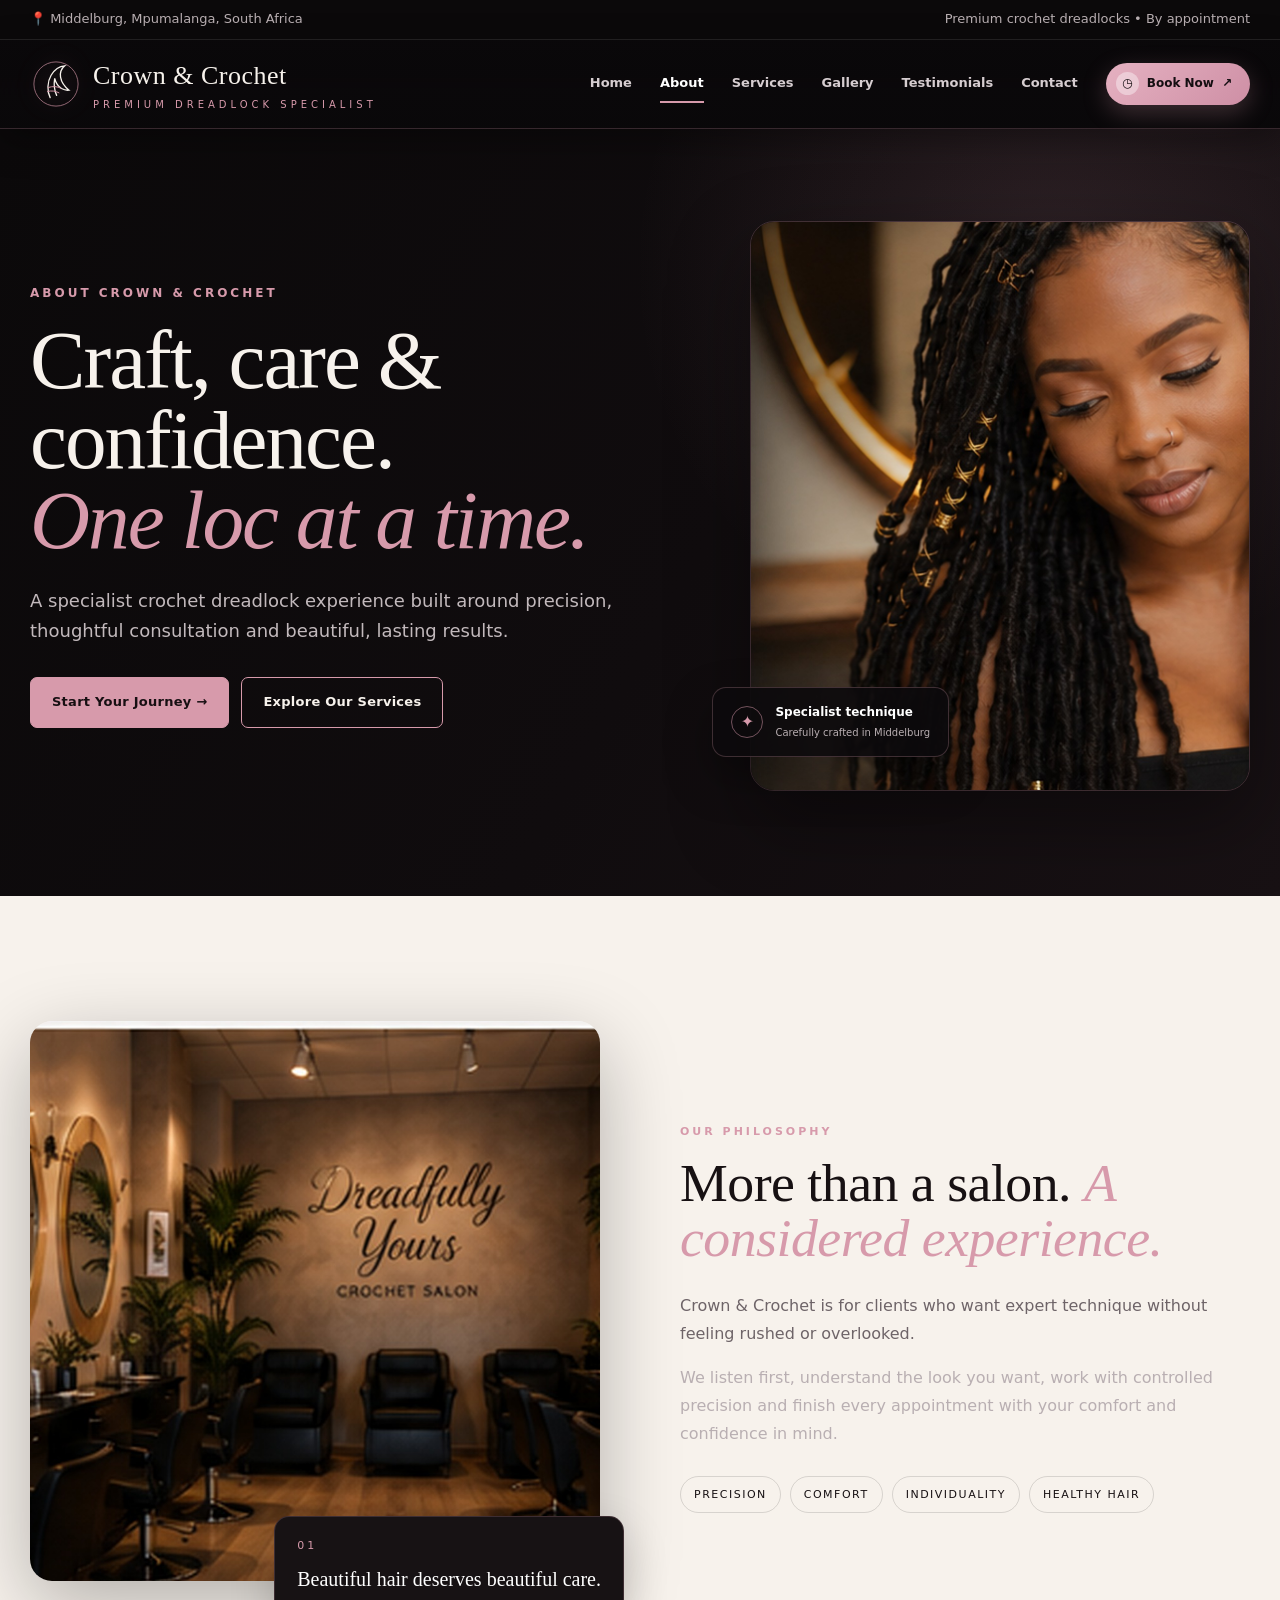
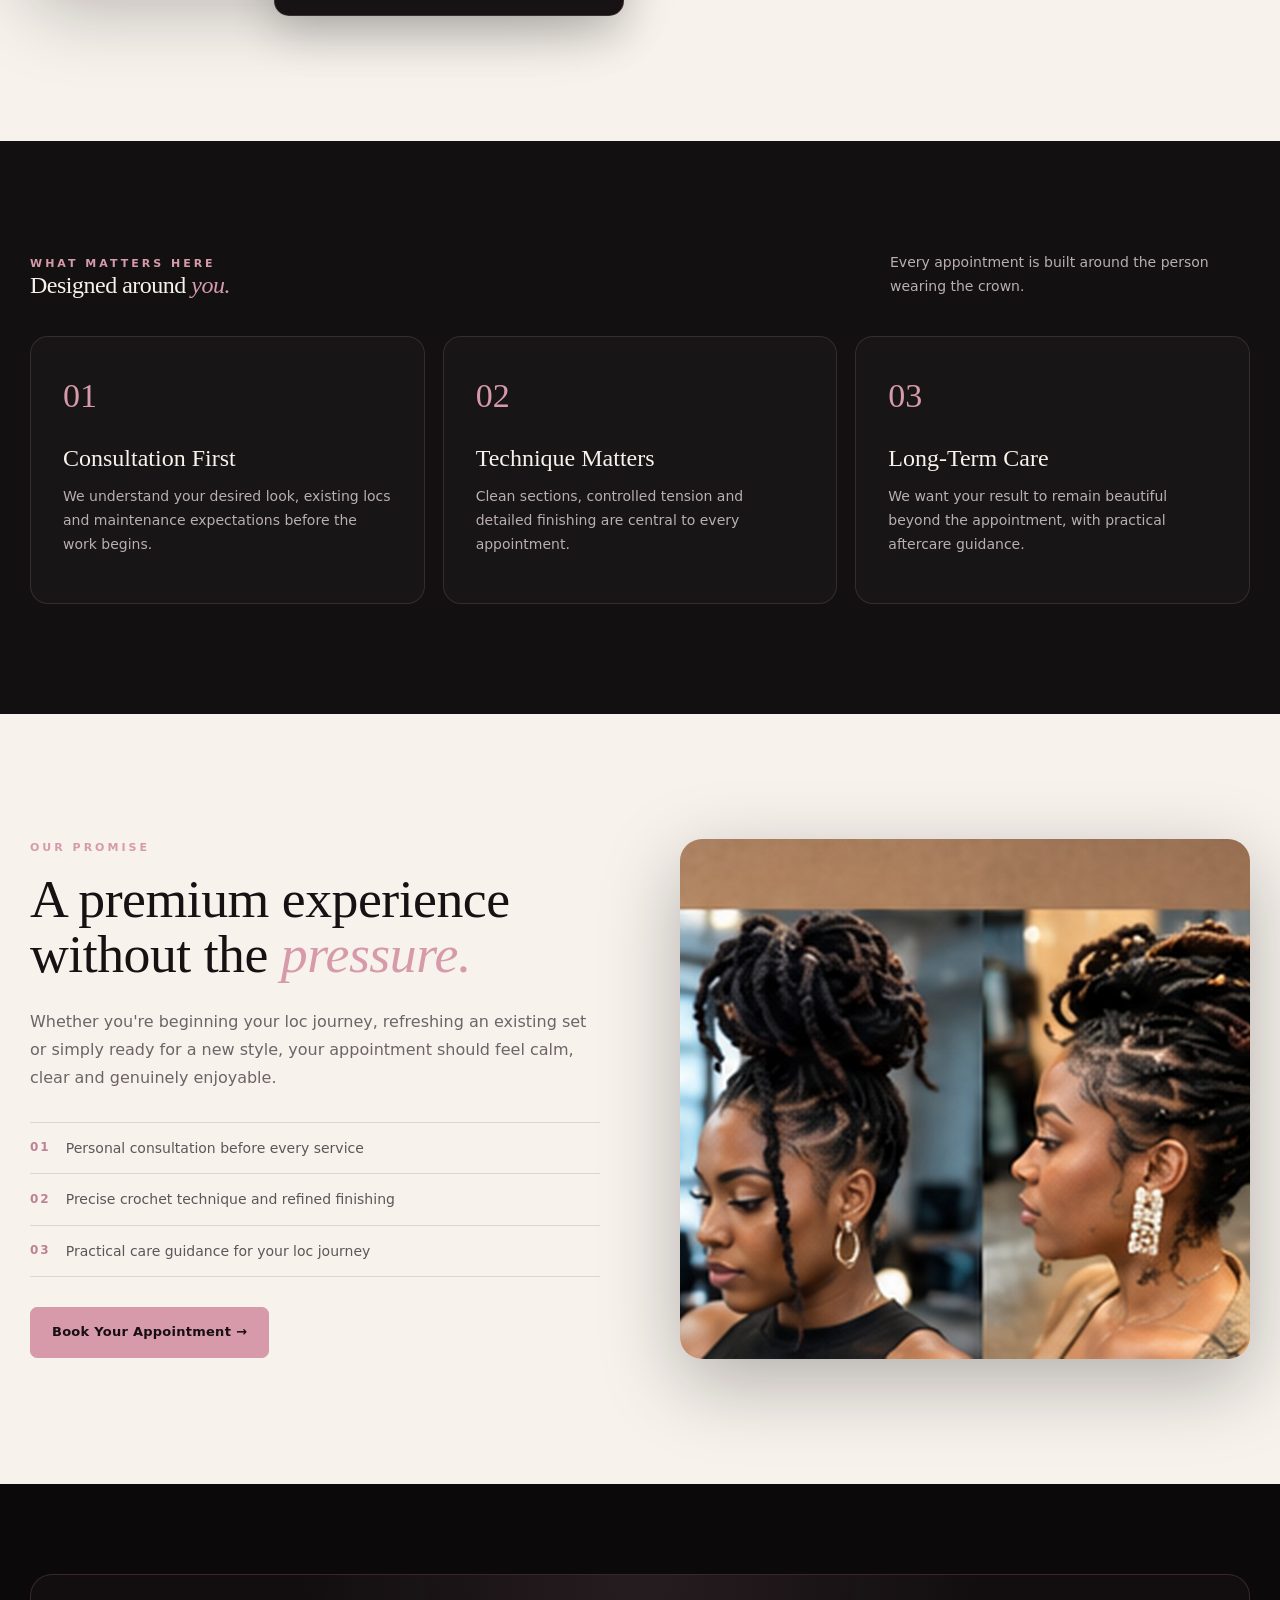
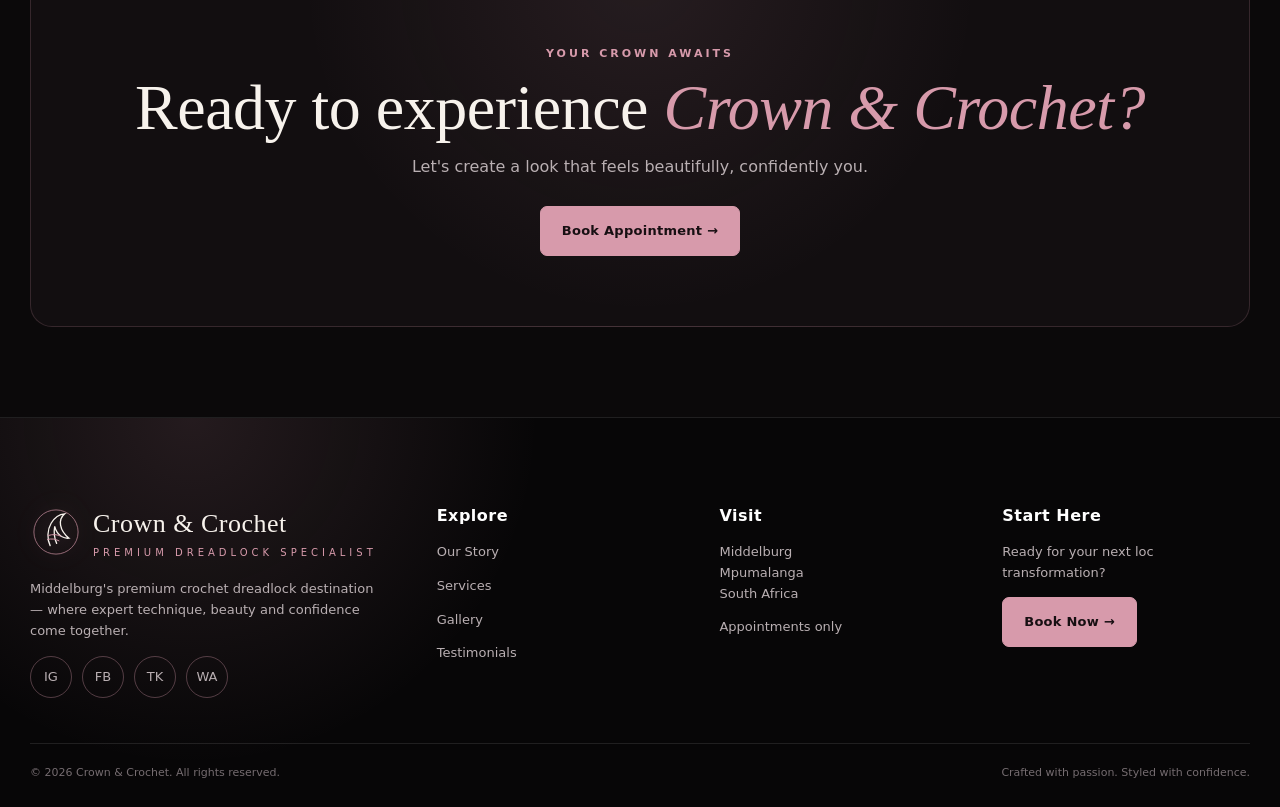
==== commit 5e119b10: "Add files via upload" ====
--- a/about.html
+++ b/about.html
@@ -3,12 +3,12 @@
 <head>
 <meta charset="utf-8">
 <meta name="viewport" content="width=device-width, initial-scale=1">
-<title>About Our Crown & Crochet | Crown & Crochet</title>
-<meta name="description" content="Meet the team and philosophy behind a premium crochet dreadlock salon in Middelburg, South Africa.">
+<title>About Crown & Crochet | Premium Crochet Dreadlocks in Middelburg</title>
+<meta name="description" content="Discover the philosophy, craft and client-first approach behind Crown & Crochet, a premium crochet dreadlock specialist in Middelburg, Mpumalanga.">
 <meta name="theme-color" content="#0b090a">
-<link rel="canonical" href="https://example.github.io/crown-and-crochet/about.html">
-<meta property="og:title" content="About Our Crown & Crochet | Crown & Crochet">
-<meta property="og:description" content="Meet the team and philosophy behind a premium crochet dreadlock salon in Middelburg, South Africa.">
+<link rel="canonical" href="https://fadl462.github.io/Crown-Crochet/about.html">
+<meta property="og:title" content="About Crown & Crochet | Premium Crochet Dreadlocks">
+<meta property="og:description" content="Craft, care and confidence — one loc at a time. Discover the Crown & Crochet experience in Middelburg.">
 <meta property="og:type" content="website">
 <meta property="og:locale" content="en_ZA">
 <link rel="stylesheet" href="assets/styles.css">
@@ -21,117 +21,142 @@
   "address":{"@type":"PostalAddress","addressLocality":"Middelburg","addressRegion":"Mpumalanga","addressCountry":"ZA"},
   "areaServed":"Middelburg, Mpumalanga, South Africa",
   "priceRange":"$$",
-  "url":"https://example.github.io/crown-and-crochet/about.html"
+  "url":"https://fadl462.github.io/Crown-Crochet/about.html"
 }
 </script>
 </head>
 
-<div class="topbar"><div class="container inner"><div>📍 Middelburg, Mpumalanga, South Africa</div><div>Premium crochet dreadlocks • By appointment</div></div></div>
-<nav class="nav"><div class="container inner">
-<a class="brand" href="index.html"><img src="assets/logo-mark.svg" alt=""><div><b>Crown & Crochet</b><span>Premium Dreadlock Specialist</span></div></a>
-<button class="menu" aria-label="Open menu">☰</button>
-<div class="links">
-<a href="index.html">Home</a><a href="about.html">About</a><a href="services.html">Services</a><a href="gallery.html">Gallery</a><a href="testimonials.html">Testimonials</a><a href="contact.html">Contact</a>
-<a class="btn primary" href="book.html">Book Appointment</a>
-</div></div></nav>
+<body>
+<div class="topbar">
+  <div class="container inner">
+    <div>📍 Middelburg, Mpumalanga, South Africa</div>
+    <div>Premium crochet dreadlocks • By appointment</div>
+  </div>
+</div>
 
-<main><section class="page-hero"><div class="container"><div class="eyebrow">About Us</div><h1>Craft, care & confidence — <span class="accent">one loc at a time.</span></h1><p class="lead">A specialist salon concept built around the art of crochet dreadlocks and an exceptional client experience.</p></div></section>
-<section class="section light about-philosophy">
-<div class="container philosophy-grid">
-<div class="image-card philosophy-image"><img src="assets/styled-locs.jpg" alt="Styled crochet dreadlocks"></div>
-<div class="philosophy-copy">
-<div class="kicker">Our Philosophy</div>
-<h2>Beautiful hair deserves <span class="accent">beautiful care.</span></h2>
-<p class="lead">Crown &amp; Crochet is designed for clients who value neat technique, thoughtful consultation and results that feel authentically theirs.</p>
-<p>We listen first, work carefully, educate where helpful and never rush the craft. Every appointment is shaped around your hair, your goals and your comfort.</p>
-<div class="values"><span>Precision</span><span>Comfort</span><span>Individuality</span><span>Healthy Hair</span></div>
-</div>
-</div>
+<nav class="nav">
+  <div class="container inner">
+    <a class="brand" href="index.html">
+      <img src="assets/logo-mark.svg" alt="">
+      <div><b>Crown &amp; Crochet</b><span>Premium Dreadlock Specialist</span></div>
+    </a>
+    <button class="menu" aria-label="Open menu">☰</button>
+    <div class="links">
+      <a href="index.html">Home</a>
+      <a class="active" href="about.html">About</a>
+      <a href="services.html">Services</a>
+      <a href="gallery.html">Gallery</a>
+      <a href="testimonials.html">Testimonials</a>
+      <a href="contact.html">Contact</a>
+      <a class="nav-booking" href="book.html"><span class="booking-icon">◷</span><span>Book Now</span><span>↗</span></a>
+    </div>
+  </div>
+</nav>
+
+<main>
+<section class="about-intro">
+  <div class="container about-intro-grid">
+    <div class="about-intro-copy">
+      <div class="eyebrow">About Crown &amp; Crochet</div>
+      <h1>Craft, care &amp; confidence.<br><span class="accent">One loc at a time.</span></h1>
+      <p class="lead">A specialist crochet dreadlock experience built around precision, thoughtful consultation and beautiful, lasting results.</p>
+      <div class="about-intro-actions">
+        <a class="btn primary" href="book.html">Start Your Journey →</a>
+        <a class="btn ghost" href="services.html">Explore Our Services</a>
+      </div>
+    </div>
+    <div class="about-intro-art">
+      <div class="about-main-image">
+        <img src="assets/portrait-gold-locs.jpg" alt="Woman with beautifully styled crochet dreadlocks">
+      </div>
+      <div class="about-float">
+        <span>✦</span>
+        <div><strong>Specialist technique</strong><small>Carefully crafted in Middelburg</small></div>
+      </div>
+    </div>
+  </div>
 </section>
-<section class="section dark2 about-principles">
-<div class="container">
-<div class="kicker">What Matters Here</div>
-<h2>Designed around <span class="accent">you.</span></h2>
-<div class="principles-grid">
-<div class="principle"><div class="num">01</div><h3>Consultation First</h3><p>We understand your desired look, existing locs and maintenance expectations before work begins.</p></div>
-<div class="principle"><div class="num">02</div><h3>Technique Matters</h3><p>Clean sections, controlled tension and detailed finishing are central to every appointment.</p></div>
-<div class="principle"><div class="num">03</div><h3>Long-Term Care</h3><p>We want your result to remain beautiful beyond the appointment, with practical aftercare guidance.</p></div>
-</div>
-</div>
+
+<section class="section light about-philosophy-v2">
+  <div class="container about-split">
+    <div class="about-image-stack">
+      <div class="image-card"><img src="assets/editorial-locs.jpg" alt="Editorial crochet loc styling"></div>
+      <div class="image-caption"><span>01</span><strong>Beautiful hair deserves beautiful care.</strong></div>
+    </div>
+    <div class="about-copy">
+      <div class="kicker">Our Philosophy</div>
+      <h2>More than a salon. <span class="accent">A considered experience.</span></h2>
+      <p class="lead">Crown &amp; Crochet is for clients who want expert technique without feeling rushed or overlooked.</p>
+      <p>We listen first, understand the look you want, work with controlled precision and finish every appointment with your comfort and confidence in mind.</p>
+      <div class="value-row">
+        <span>Precision</span><span>Comfort</span><span>Individuality</span><span>Healthy Hair</span>
+      </div>
+    </div>
+  </div>
 </section>
-<section class="about-hero premium-about-hero">
-<div class="container">
-<div class="about-hero-grid">
-<div class="about-hero-copy">
-<div class="kicker">About Crown &amp; Crochet</div>
-<h1>Craft, care &amp; confidence.<br><span class="accent">One loc at a time.</span></h1>
-<p>More than a salon. A considered crochet dreadlock experience built around precision, personal care and confidence.</p>
-<div class="hero-proof-row"><span>✦ Specialist technique</span><span>✦ By appointment</span><span>✦ Middelburg</span></div>
-</div>
-<div class="about-hero-art">
-<div class="art-frame"><img src="assets/hero-locs.jpg" alt="Crown &amp; Crochet loc styling"></div>
-<div class="floating-note"><strong>Premium crochet care</strong><small>Beautiful results, thoughtfully created.</small></div>
-</div>
-</div>
-</div>
-</section> html>
-<html lang="en-ZA">
-<head>
-<meta charset="utf-8">
-<meta name="viewport" content="width=device-width, initial-scale=1">
-<title>About Our Crown & Crochet | Crown & Crochet</title>
-<meta name="description" content="Meet the team and philosophy behind a premium crochet dreadlock salon in Middelburg, South Africa.">
-<meta name="theme-color" content="#0b090a">
-<link rel="canonical" href="https://example.github.io/crown-and-crochet/about.html">
-<meta property="og:title" content="About Our Crown & Crochet | Crown & Crochet">
-<meta property="og:description" content="Meet the team and philosophy behind a premium crochet dreadlock salon in Middelburg, South Africa.">
-<meta property="og:type" content="website">
-<meta property="og:locale" content="en_ZA">
-<link rel="stylesheet" href="assets/styles.css">
-<script type="application/ld+json">
-{
-  "@context":"https://schema.org",
-  "@type":"HairSalon",
-  "name":"Crown & Crochet",
-  "description":"Premium crochet dreadlock services in Middelburg, Mpumalanga, South Africa.",
-  "address":{"@type":"PostalAddress","addressLocality":"Middelburg","addressRegion":"Mpumalanga","addressCountry":"ZA"},
-  "areaServed":"Middelburg, Mpumalanga, South Africa",
-  "priceRange":"$$",
-  "url":"https://example.github.io/crown-and-crochet/about.html"
-}
-</script>
-</head>
 
-<div class="topbar"><div class="container inner"><div>📍 Middelburg, Mpumalanga, South Africa</div><div>Premium crochet dreadlocks • By appointment</div></div></div>
-<nav class="nav"><div class="container inner">
-<a class="brand" href="index.html"><img src="assets/logo-mark.svg" alt=""><div><b>Crown & Crochet</b><span>Premium Dreadlock Specialist</span></div></a>
-<button class="menu" aria-label="Open menu">☰</button>
-<div class="links">
-<a href="index.html">Home</a><a href="about.html">About</a><a href="services.html">Services</a><a href="gallery.html">Gallery</a><a href="testimonials.html">Testimonials</a><a href="contact.html">Contact</a>
-<a class="btn primary" href="book.html">Book Appointment</a>
-</div></div></nav>
+<section class="section dark2">
+  <div class="container">
+    <div class="section-heading-row about-heading">
+      <div>
+        <div class="kicker">What Matters Here</div>
+        <h2>Designed around <span class="accent">you.</span></h2>
+      </div>
+      <p class="section-heading-note">Every appointment is built around the person wearing the crown.</p>
+    </div>
+    <div class="principles-grid-v2">
+      <article class="principle-v2"><span>01</span><h3>Consultation First</h3><p>We understand your desired look, existing locs and maintenance expectations before the work begins.</p></article>
+      <article class="principle-v2"><span>02</span><h3>Technique Matters</h3><p>Clean sections, controlled tension and detailed finishing are central to every appointment.</p></article>
+      <article class="principle-v2"><span>03</span><h3>Long-Term Care</h3><p>We want your result to remain beautiful beyond the appointment, with practical aftercare guidance.</p></article>
+    </div>
+  </div>
+</section>
 
-<main><section class="page-hero"><div class="container"><div class="eyebrow">About Us</div><h1>Craft, care & confidence — <span class="accent">one loc at a time.</span></h1><p class="lead">A specialist salon concept built around the art of crochet dreadlocks and an exceptional client experience.</p></div></section>
-<section class="section light"><div class="container split"><div class="image-card tall"><img src="assets/portrait-gold-locs.jpg" alt="Styled crochet locs portrait"></div><div><div class="kicker">Our Philosophy</div><h2>Beautiful hair deserves <span class="accent">beautiful care.</span></h2><p class="lead">Crown & Crochet is designed to be more than a place to get your hair done. It is a specialist space for clients who value neat technique, thoughtful consultation and results that feel authentically theirs.</p><p class="lead">Our working philosophy is simple: listen first, work carefully, educate where helpful and never rush the craft.</p><div style="margin-top:25px"><span class="pill">Precision</span><span class="pill">Comfort</span><span class="pill">Individuality</span><span class="pill">Healthy Hair</span></div></div></div></section>
-<section class="section"><div class="container"><div class="kicker">What Matters Here</div><h2>Designed around <span class="accent">you.</span></h2><div class="cards" style="margin-top:35px"><div class="card"><div class="num">01</div><h3>Consultation First</h3><p>We understand your desired look, existing locs and maintenance expectations before work begins.</p></div><div class="card"><div class="num">02</div><h3>Technique Matters</h3><p>Clean sections, controlled tension and detailed finishing are central to every appointment.</p></div><div class="card"><div class="num">03</div><h3>Long-Term Care</h3><p>We want your result to remain beautiful beyond the appointment, with practical aftercare guidance.</p></div></div></div></section>
-<section class="section light about-promise">
-<div class="container promise-grid">
-<div class="promise-copy">
-<div class="kicker">Our Promise</div>
-<h2>A premium experience without the <span class="accent">pressure.</span></h2>
-<p class="lead">Whether you're beginning your loc journey, refreshing an existing set or simply ready for a new style, our goal is to make the experience calm, clear and genuinely enjoyable.</p>
-<div class="promise-list"><div><b>01</b><span>Personal consultation</span></div><div><b>02</b><span>Precise crochet technique</span></div><div><b>03</b><span>Care guidance beyond your appointment</span></div></div>
-<a class="btn primary" href="book.html">Start Your Journey →</a>
-</div>
-<div class="image-card promise-image"><img src="assets/editorial-locs.jpg" alt="Editorial crochet loc styling"></div>
-</div>
+<section class="section light about-promise-v2">
+  <div class="container about-split promise-v2">
+    <div class="about-copy">
+      <div class="kicker">Our Promise</div>
+      <h2>A premium experience without the <span class="accent">pressure.</span></h2>
+      <p class="lead">Whether you're beginning your loc journey, refreshing an existing set or simply ready for a new style, your appointment should feel calm, clear and genuinely enjoyable.</p>
+      <div class="promise-points">
+        <div><b>01</b><span>Personal consultation before every service</span></div>
+        <div><b>02</b><span>Precise crochet technique and refined finishing</span></div>
+        <div><b>03</b><span>Practical care guidance for your loc journey</span></div>
+      </div>
+      <a class="btn primary" href="book.html">Book Your Appointment →</a>
+    </div>
+    <div class="image-card promise-image-v2"><img src="assets/gallery-editorial.jpg" alt="Elegant loc styling at Crown & Crochet"></div>
+  </div>
 </section>
-</main><a class="whatsapp-float" href="https://wa.me/27" target="_blank">💬 WhatsApp Booking</a><footer class="footer"><div class="container">
-<div class="footer-grid">
-<div><div class="brand"><img src="assets/logo-mark.svg" alt=""><div><b>Crown & Crochet</b><span>Premium Dreadlock Specialist</span></div></div><p style="margin-top:18px;max-width:350px">Middelburg's premium crochet dreadlock destination — where expert technique, beauty and confidence come together.</p><div class="social"><a href="#" aria-label="Instagram">IG</a><a href="#" aria-label="Facebook">FB</a><a href="#" aria-label="TikTok">TK</a><a href="#" aria-label="WhatsApp">WA</a></div></div>
-<div><h4>Explore</h4><p><a href="about.html">Our Story</a></p><p><a href="services.html">Services</a></p><p><a href="gallery.html">Gallery</a></p><p><a href="testimonials.html">Testimonials</a></p></div>
-<div><h4>Visit</h4><p>Middelburg<br>Mpumalanga<br>South Africa</p><p>Appointments only</p></div>
-<div><h4>Start Here</h4><p>Ready for your next loc transformation?</p><p><a class="btn primary" href="book.html">Book Now →</a></p></div>
-</div>
-<div class="copyright"><span>© <span data-year></span> Crown & Crochet. All rights reserved.</span><span>Crafted with passion. Styled with confidence.</span></div>
-</div></footer><div class="toast"></div><div class="modal"><button class="modal-close" aria-label="Close">×</button><img src="" alt=""></div><script src="assets/script.js"></script>+
+<section class="section about-cta">
+  <div class="container">
+    <div class="about-cta-card">
+      <div class="kicker">Your Crown Awaits</div>
+      <h2>Ready to experience <span class="accent">Crown &amp; Crochet?</span></h2>
+      <p>Let's create a look that feels beautifully, confidently you.</p>
+      <a class="btn primary" href="book.html">Book Appointment →</a>
+    </div>
+  </div>
+</section>
+</main>
+
+<footer class="footer">
+  <div class="container">
+    <div class="footer-grid">
+      <div>
+        <div class="brand"><img src="assets/logo-mark.svg" alt=""><div><b>Crown &amp; Crochet</b><span>Premium Dreadlock Specialist</span></div></div>
+        <p style="margin-top:18px;max-width:350px">Middelburg's premium crochet dreadlock destination — where expert technique, beauty and confidence come together.</p>
+        <div class="social"><a href="#" aria-label="Instagram">IG</a><a href="#" aria-label="Facebook">FB</a><a href="#" aria-label="TikTok">TK</a><a href="#" aria-label="WhatsApp">WA</a></div>
+      </div>
+      <div><h4>Explore</h4><p><a href="about.html">Our Story</a></p><p><a href="services.html">Services</a></p><p><a href="gallery.html">Gallery</a></p><p><a href="testimonials.html">Testimonials</a></p></div>
+      <div><h4>Visit</h4><p>Middelburg<br>Mpumalanga<br>South Africa</p><p>Appointments only</p></div>
+      <div><h4>Start Here</h4><p>Ready for your next loc transformation?</p><p><a class="btn primary" href="book.html">Book Now →</a></p></div>
+    </div>
+    <div class="copyright"><span>© <span data-year></span> Crown &amp; Crochet. All rights reserved.</span><span>Crafted with passion. Styled with confidence.</span></div>
+  </div>
+</footer>
+
+<script src="assets/script.js"></script>
+</body>
+</html>
--- a/assets/styles.css
+++ b/assets/styles.css
@@ -400,23 +400,147 @@
 .transformation-image{min-height:300px}
 }
 
-/* Crown & Crochet About V1 */
-.premium-about-hero{padding:95px 0 80px;background:radial-gradient(circle at 75% 25%,rgba(215,154,171,.12),transparent 35%),#100d0f}
-.about-hero-grid{display:grid;grid-template-columns:1fr .78fr;gap:70px;align-items:center}
-.about-hero-copy h1{font-family:Georgia,"Times New Roman",serif;font-size:72px;line-height:.98;font-weight:400;margin:18px 0 25px}
-.about-hero-copy>p{max-width:600px;color:var(--muted);font-size:18px;line-height:1.7}
-.hero-proof-row{display:flex;flex-wrap:wrap;gap:20px;margin-top:30px;color:#d7c9cd;font-size:11px;letter-spacing:.08em}
-.about-hero-art{position:relative}
-.art-frame{border-radius:24px;overflow:hidden;border:1px solid rgba(215,154,171,.25);box-shadow:0 30px 80px rgba(0,0,0,.35)}
-.art-frame img{display:block;width:100%;aspect-ratio:4/5;object-fit:cover}
-.floating-note{position:absolute;left:-28px;bottom:28px;background:#171215;border:1px solid rgba(215,154,171,.28);padding:18px 20px;border-radius:14px;box-shadow:0 18px 40px rgba(0,0,0,.25)}
-.floating-note strong,.floating-note small{display:block}.floating-note small{color:var(--muted);margin-top:5px}
-.philosophy-grid,.promise-grid{display:grid;grid-template-columns:1fr 1fr;gap:80px;align-items:center}
-.philosophy-image,.promise-image{overflow:hidden}.philosophy-image img,.promise-image img{display:block;width:100%;aspect-ratio:4/5;object-fit:cover}
-.philosophy-copy .lead,.promise-copy .lead{line-height:1.75}
-.values{display:flex;flex-wrap:wrap;gap:10px;margin-top:28px}.values span{padding:9px 14px;border:1px solid var(--line);border-radius:999px;font-size:11px;color:var(--muted)}
-.principles-grid{display:grid;grid-template-columns:repeat(3,1fr);gap:18px;margin-top:35px}
-.principle{background:var(--panel);border:1px solid var(--line);border-radius:18px;padding:30px;min-height:220px}
-.principle .num{color:var(--rose);font-size:15px;margin-bottom:28px}.principle h3{font-family:Georgia,"Times New Roman",serif;font-size:24px;font-weight:400}.principle p{color:var(--muted);line-height:1.7}
-.promise-list{margin:28px 0;display:grid;gap:12px}.promise-list div{display:flex;align-items:center;gap:15px;padding:13px 0;border-bottom:1px solid var(--line)}.promise-list b{color:var(--rose);font-size:11px}.promise-list span{font-size:13px}
-@media(max-width:850px){.about-hero-grid,.philosophy-grid,.promise-grid{grid-template-columns:1fr;gap:35px}.about-hero-copy h1{font-size:52px}.principles-grid{grid-template-columns:1fr}.floating-note{left:15px}}
+/* Crown & Crochet About V2 — clean premium editorial layout */
+.about-intro{
+  padding:92px 0 105px;
+  background:
+    radial-gradient(circle at 82% 18%,rgba(215,154,171,.14),transparent 34%),
+    linear-gradient(120deg,#0b090a 0%,#100c0e 55%,#181114 100%);
+  overflow:hidden;
+}
+.about-intro-grid{
+  display:grid;
+  grid-template-columns:minmax(0,1fr) minmax(360px,.78fr);
+  gap:80px;
+  align-items:center;
+}
+.about-intro-copy{max-width:720px}
+.about-intro h1{
+  font-family:Georgia,"Times New Roman",serif;
+  font-size:clamp(52px,6.5vw,92px);
+  line-height:.96;
+  font-weight:400;
+  margin:18px 0 25px;
+  letter-spacing:-2px;
+}
+.about-intro .lead{max-width:590px;color:#c2b9bc;line-height:1.7}
+.about-intro-actions{display:flex;gap:12px;flex-wrap:wrap;margin-top:30px}
+.about-intro-art{position:relative}
+.about-main-image{
+  height:570px;
+  border-radius:24px;
+  overflow:hidden;
+  border:1px solid rgba(215,154,171,.2);
+  box-shadow:0 30px 80px rgba(0,0,0,.38);
+}
+.about-main-image img{width:100%;height:100%;object-fit:cover;display:block}
+.about-float{
+  position:absolute;
+  left:-38px;
+  bottom:34px;
+  display:flex;
+  align-items:center;
+  gap:12px;
+  padding:15px 18px;
+  background:rgba(13,10,12,.92);
+  border:1px solid rgba(215,154,171,.25);
+  border-radius:14px;
+  box-shadow:0 20px 45px rgba(0,0,0,.35);
+}
+.about-float>span{
+  width:32px;height:32px;border:1px solid rgba(215,154,171,.5);
+  border-radius:50%;display:grid;place-items:center;color:var(--rose)
+}
+.about-float strong,.about-float small{display:block}
+.about-float strong{font-size:12px;color:#fff}
+.about-float small{font-size:10px;color:var(--muted);margin-top:3px}
+.about-philosophy-v2{padding-top:125px;padding-bottom:125px}
+.about-split{
+  display:grid;
+  grid-template-columns:minmax(0,1fr) minmax(0,1fr);
+  gap:80px;
+  align-items:center;
+}
+.about-image-stack{position:relative;padding-bottom:35px}
+.about-image-stack .image-card{
+  height:560px;
+  overflow:hidden;
+  border-radius:22px;
+}
+.about-image-stack img{width:100%;height:100%;object-fit:cover;display:block}
+.image-caption{
+  position:absolute;
+  right:-24px;
+  bottom:0;
+  max-width:360px;
+  padding:20px 22px;
+  background:#171214;
+  color:#fff;
+  border:1px solid rgba(215,154,171,.2);
+  border-radius:15px;
+  box-shadow:0 18px 45px rgba(0,0,0,.2);
+}
+.image-caption span{color:var(--rose);font-size:11px;letter-spacing:3px;display:block;margin-bottom:8px}
+.image-caption strong{font-family:Georgia,serif;font-size:20px;font-weight:400}
+.about-copy h2{font-size:clamp(38px,4.2vw,60px);line-height:1.03;margin:15px 0 25px}
+.about-copy>p{max-width:600px;color:var(--muted);font-size:16px;line-height:1.75}
+.value-row{
+  display:flex;gap:9px;flex-wrap:wrap;margin-top:28px
+}
+.value-row span{
+  padding:9px 13px;border:1px solid rgba(27,21,24,.14);border-radius:999px;
+  font-size:11px;letter-spacing:1.5px;text-transform:uppercase
+}
+.section-heading-row.about-heading{align-items:flex-end}
+.section-heading-note{max-width:360px;color:var(--muted);font-size:14px;line-height:1.7;margin:0}
+.principles-grid-v2{
+  display:grid;grid-template-columns:repeat(3,1fr);gap:18px;margin-top:38px
+}
+.principle-v2{
+  padding:32px;border:1px solid rgba(215,154,171,.16);border-radius:18px;
+  background:rgba(255,255,255,.025);min-height:245px;
+  transition:.25s ease
+}
+.principle-v2:hover{transform:translateY(-6px);border-color:rgba(215,154,171,.42);box-shadow:var(--shadow)}
+.principle-v2>span{font-family:Georgia,serif;color:var(--rose);font-size:34px}
+.principle-v2 h3{font-size:24px;margin:22px 0 12px}
+.principle-v2 p{color:var(--muted);font-size:14px;line-height:1.7}
+.about-promise-v2{padding-top:125px;padding-bottom:125px}
+.promise-v2{align-items:center}
+.promise-points{margin:30px 0}
+.promise-points div{
+  display:flex;align-items:center;gap:15px;padding:14px 0;border-top:1px solid rgba(27,21,24,.12)
+}
+.promise-points div:last-child{border-bottom:1px solid rgba(27,21,24,.12)}
+.promise-points b{color:#bd8294;font-size:12px;letter-spacing:2px}
+.promise-points span{font-size:14px;color:#5f5559}
+.promise-image-v2{height:520px;border-radius:22px;overflow:hidden}
+.promise-image-v2 img{width:100%;height:100%;object-fit:cover;display:block}
+.about-cta{padding:90px 0;background:#0b090a}
+.about-cta-card{
+  text-align:center;padding:70px 30px;border:1px solid rgba(215,154,171,.18);
+  border-radius:22px;background:radial-gradient(circle at 50% 0,rgba(215,154,171,.10),transparent 48%),#120e10;
+}
+.about-cta-card h2{font-family:Georgia,serif;font-size:clamp(38px,5vw,64px);font-weight:400;margin:12px auto 12px}
+.about-cta-card p{color:var(--muted);margin:0 0 26px}
+@media(max-width:980px){
+  .about-intro-grid,.about-split{grid-template-columns:1fr;gap:45px}
+  .about-intro{padding-top:75px}
+  .about-main-image{height:500px}
+  .about-float{left:20px}
+  .principles-grid-v2{grid-template-columns:1fr 1fr}
+  .section-heading-row.about-heading{align-items:flex-start}
+}
+@media(max-width:620px){
+  .about-intro{padding:60px 0 75px}
+  .about-intro h1{font-size:50px;letter-spacing:-1px}
+  .about-main-image{height:410px}
+  .about-float{left:12px;right:12px;bottom:18px}
+  .about-philosophy-v2,.about-promise-v2{padding-top:75px;padding-bottom:75px}
+  .about-image-stack .image-card{height:430px}
+  .image-caption{right:10px;left:10px;max-width:none}
+  .principles-grid-v2{grid-template-columns:1fr}
+  .principle-v2{min-height:0}
+  .promise-image-v2{height:390px}
+  .about-cta{padding:65px 0}
+}
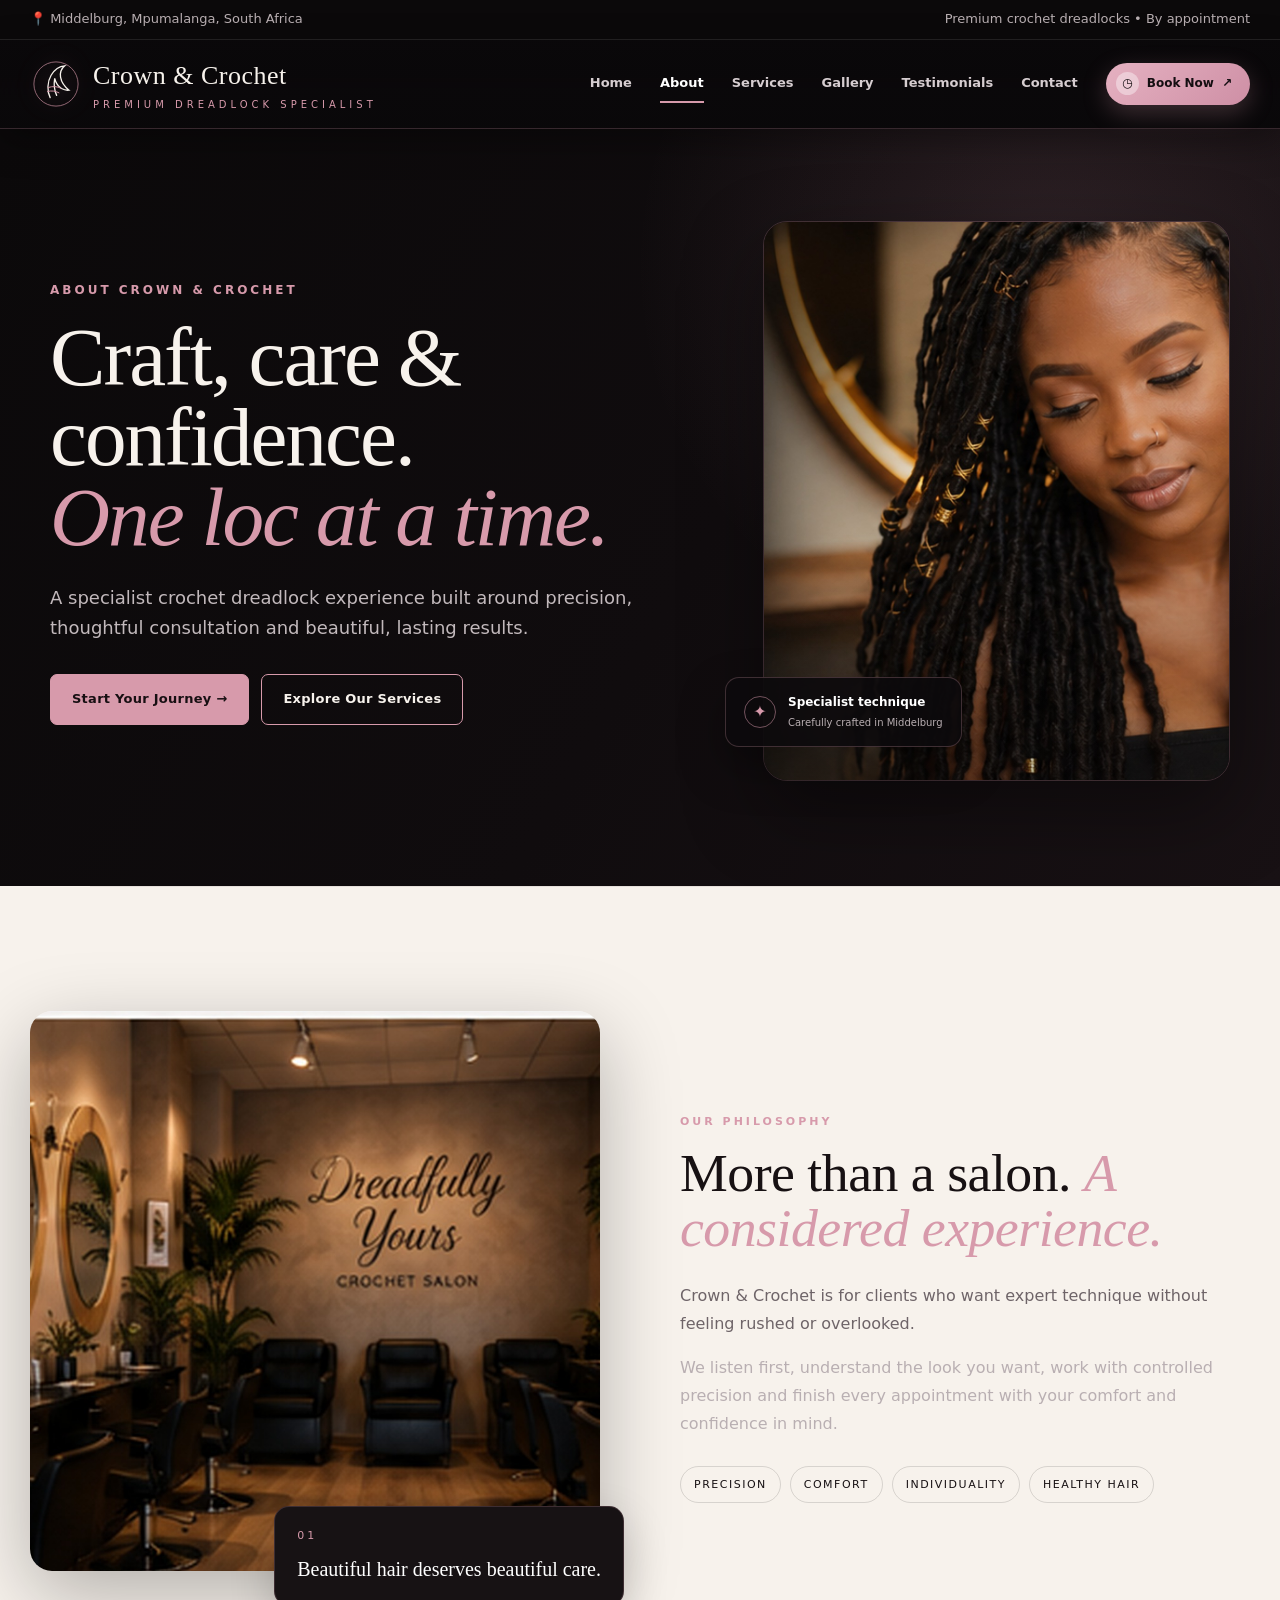
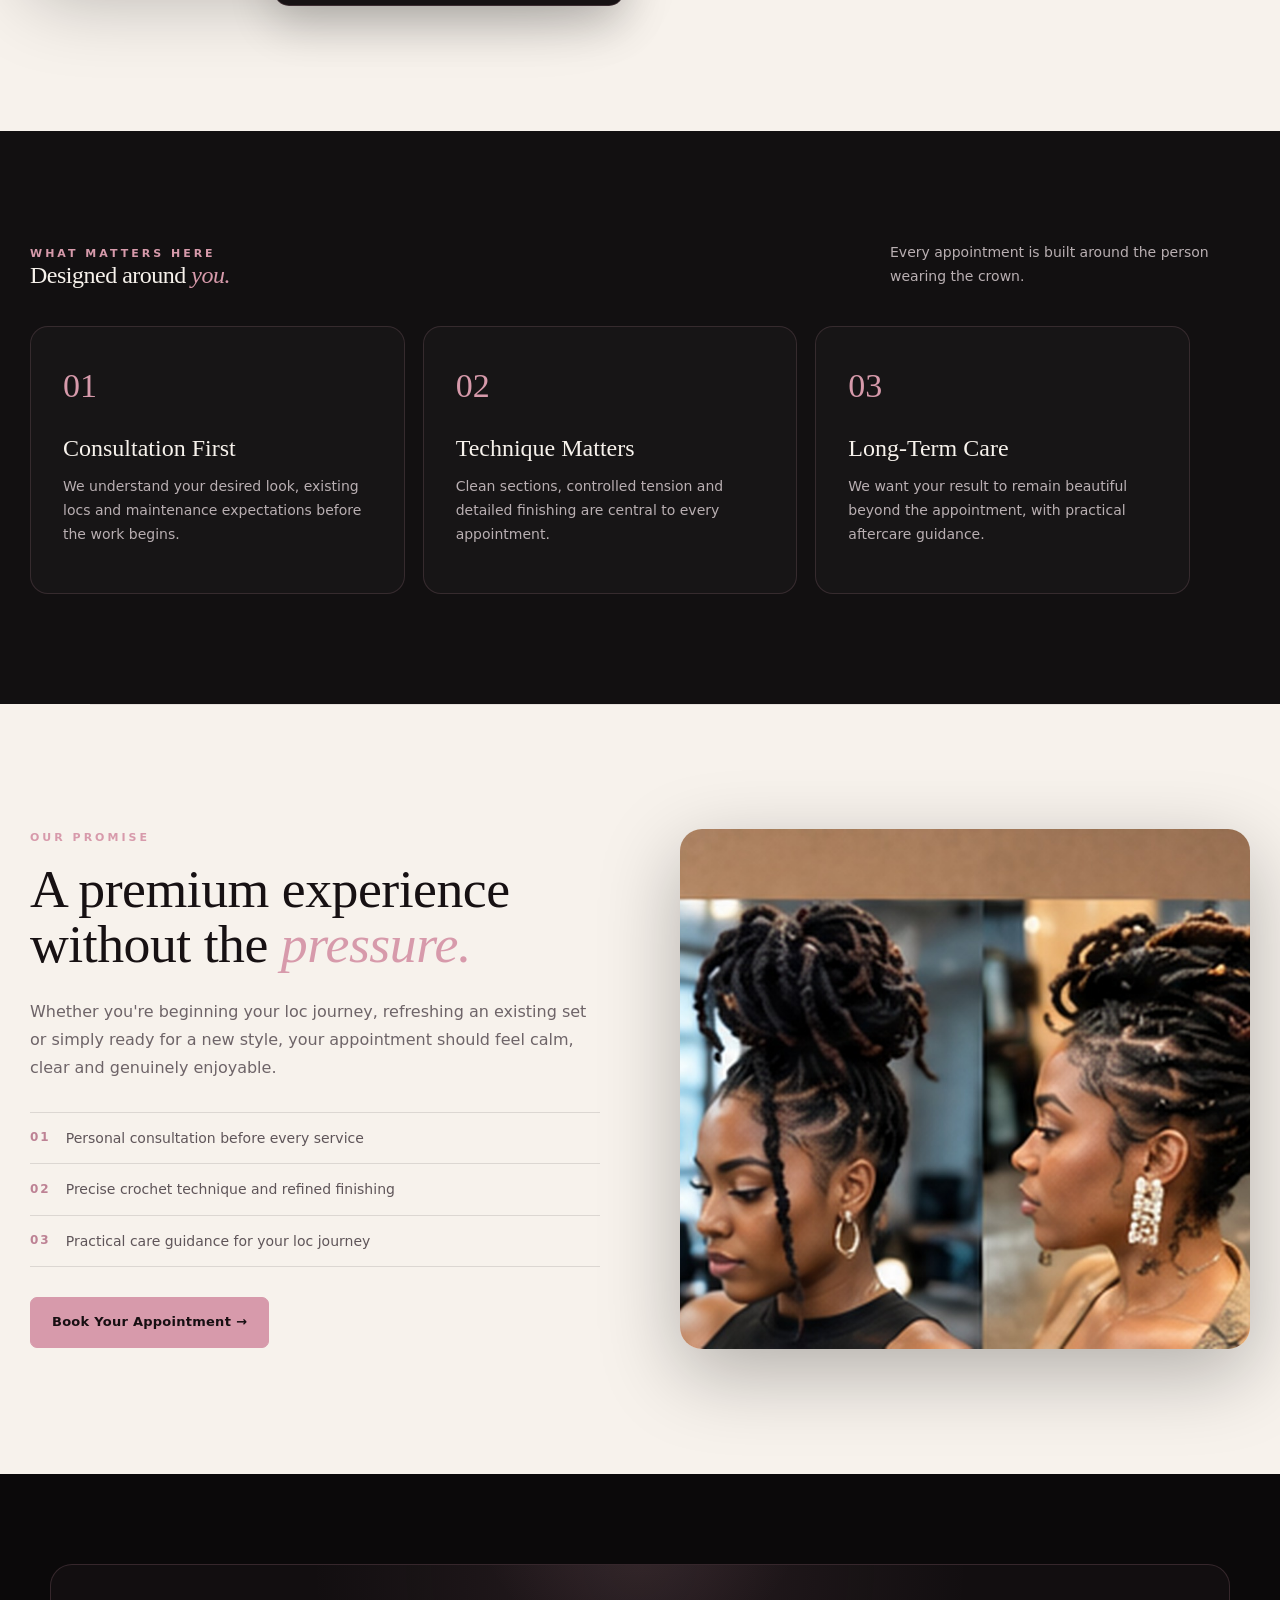
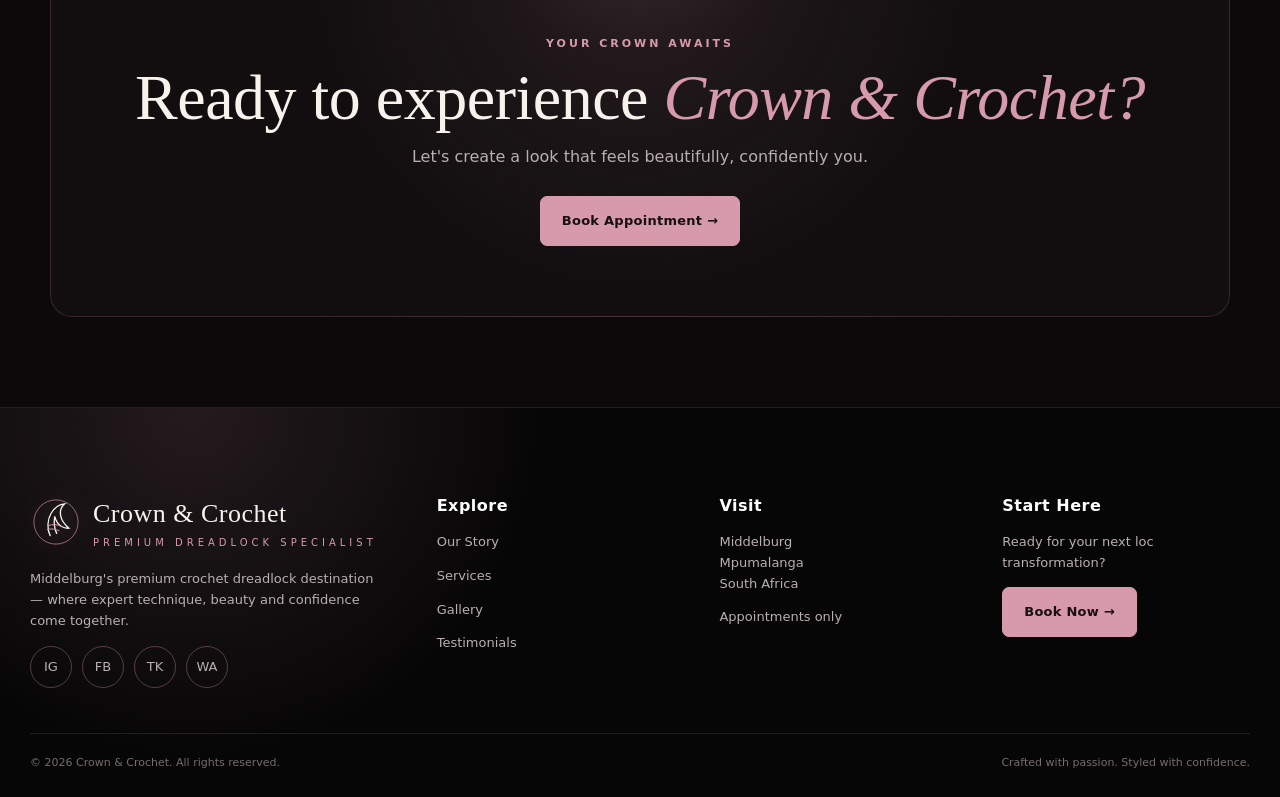
==== commit cc9fcbb8: "Add files via upload" ====
--- a/about.html
+++ b/about.html
@@ -3,7 +3,7 @@
 <head>
 <meta charset="utf-8">
 <meta name="viewport" content="width=device-width, initial-scale=1">
-<title>About Crown & Crochet | Premium Crochet Dreadlocks in Middelburg</title>
+<title>About Crown &amp; Crochet | Premium Crochet Dreadlocks in Middelburg</title>
 <meta name="description" content="Discover the philosophy, craft and client-first approach behind Crown & Crochet, a premium crochet dreadlock specialist in Middelburg, Mpumalanga.">
 <meta name="theme-color" content="#0b090a">
 <link rel="canonical" href="https://fadl462.github.io/Crown-Crochet/about.html">
--- a/assets/styles.css
+++ b/assets/styles.css
@@ -544,3 +544,52 @@
   .promise-image-v2{height:390px}
   .about-cta{padding:65px 0}
 }
+
+/* About V3 production polish */
+.about-intro-copy{position:relative;z-index:2}
+.about-main-image{position:relative}
+.about-main-image:after{content:"";position:absolute;inset:0;background:linear-gradient(180deg,transparent 55%,rgba(8,6,7,.22));pointer-events:none}
+.about-float{z-index:3}
+.about-cta-card{position:relative;overflow:hidden}
+.about-cta-card:before{content:"";position:absolute;width:360px;height:360px;left:50%;top:-260px;transform:translateX(-50%);background:radial-gradient(circle,rgba(215,154,171,.12),transparent 68%);pointer-events:none}
+
+/* Crown & Crochet About V4 — restrained final polish */
+.about-intro{
+  min-height:620px;
+  display:flex;
+  align-items:center;
+}
+.about-intro-grid{max-width:1180px}
+.about-intro-copy{padding-top:4px}
+.about-intro h1{max-width:720px}
+.about-intro-art{max-width:540px;justify-self:end}
+.about-main-image{height:560px}
+.about-philosophy-v2,
+.about-promise-v2{position:relative}
+.about-philosophy-v2:before,
+.about-promise-v2:before{
+  content:"";
+  position:absolute;
+  left:50%;
+  top:0;
+  width:min(1100px,90%);
+  height:1px;
+  transform:translateX(-50%);
+  background:rgba(27,21,24,.08);
+}
+.about-philosophy-v2 .container,
+.about-promise-v2 .container{position:relative;z-index:1}
+.about-copy h2{max-width:590px}
+.principles-grid-v2{max-width:1160px}
+.about-cta-card{max-width:1180px;margin:0 auto}
+@media(max-width:980px){
+  .about-intro{min-height:0;display:block}
+  .about-intro-art{max-width:none;justify-self:auto}
+}
+@media(max-width:620px){
+  .about-intro h1{font-size:48px}
+  .about-intro .lead{font-size:14px}
+  .about-main-image{height:400px}
+  .about-float{font-size:11px}
+  .about-cta-card h2{font-size:39px}
+}
